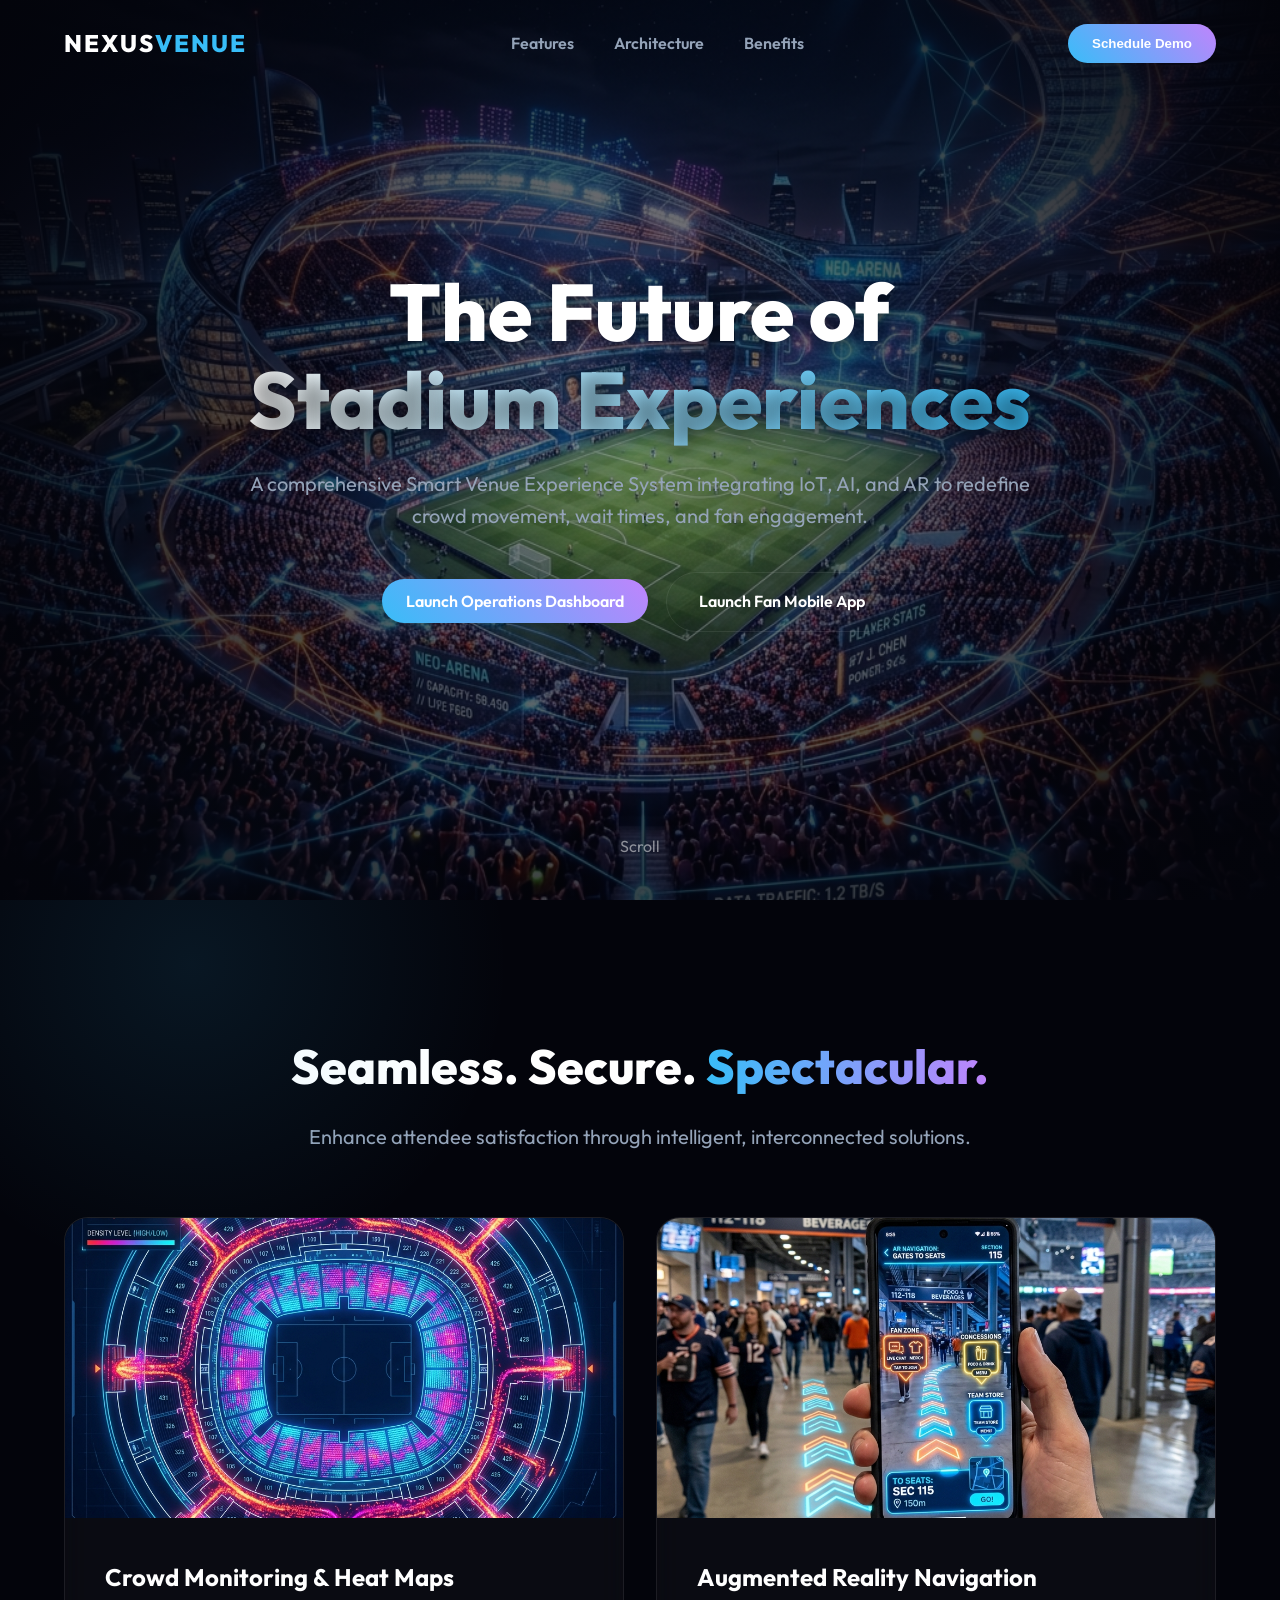
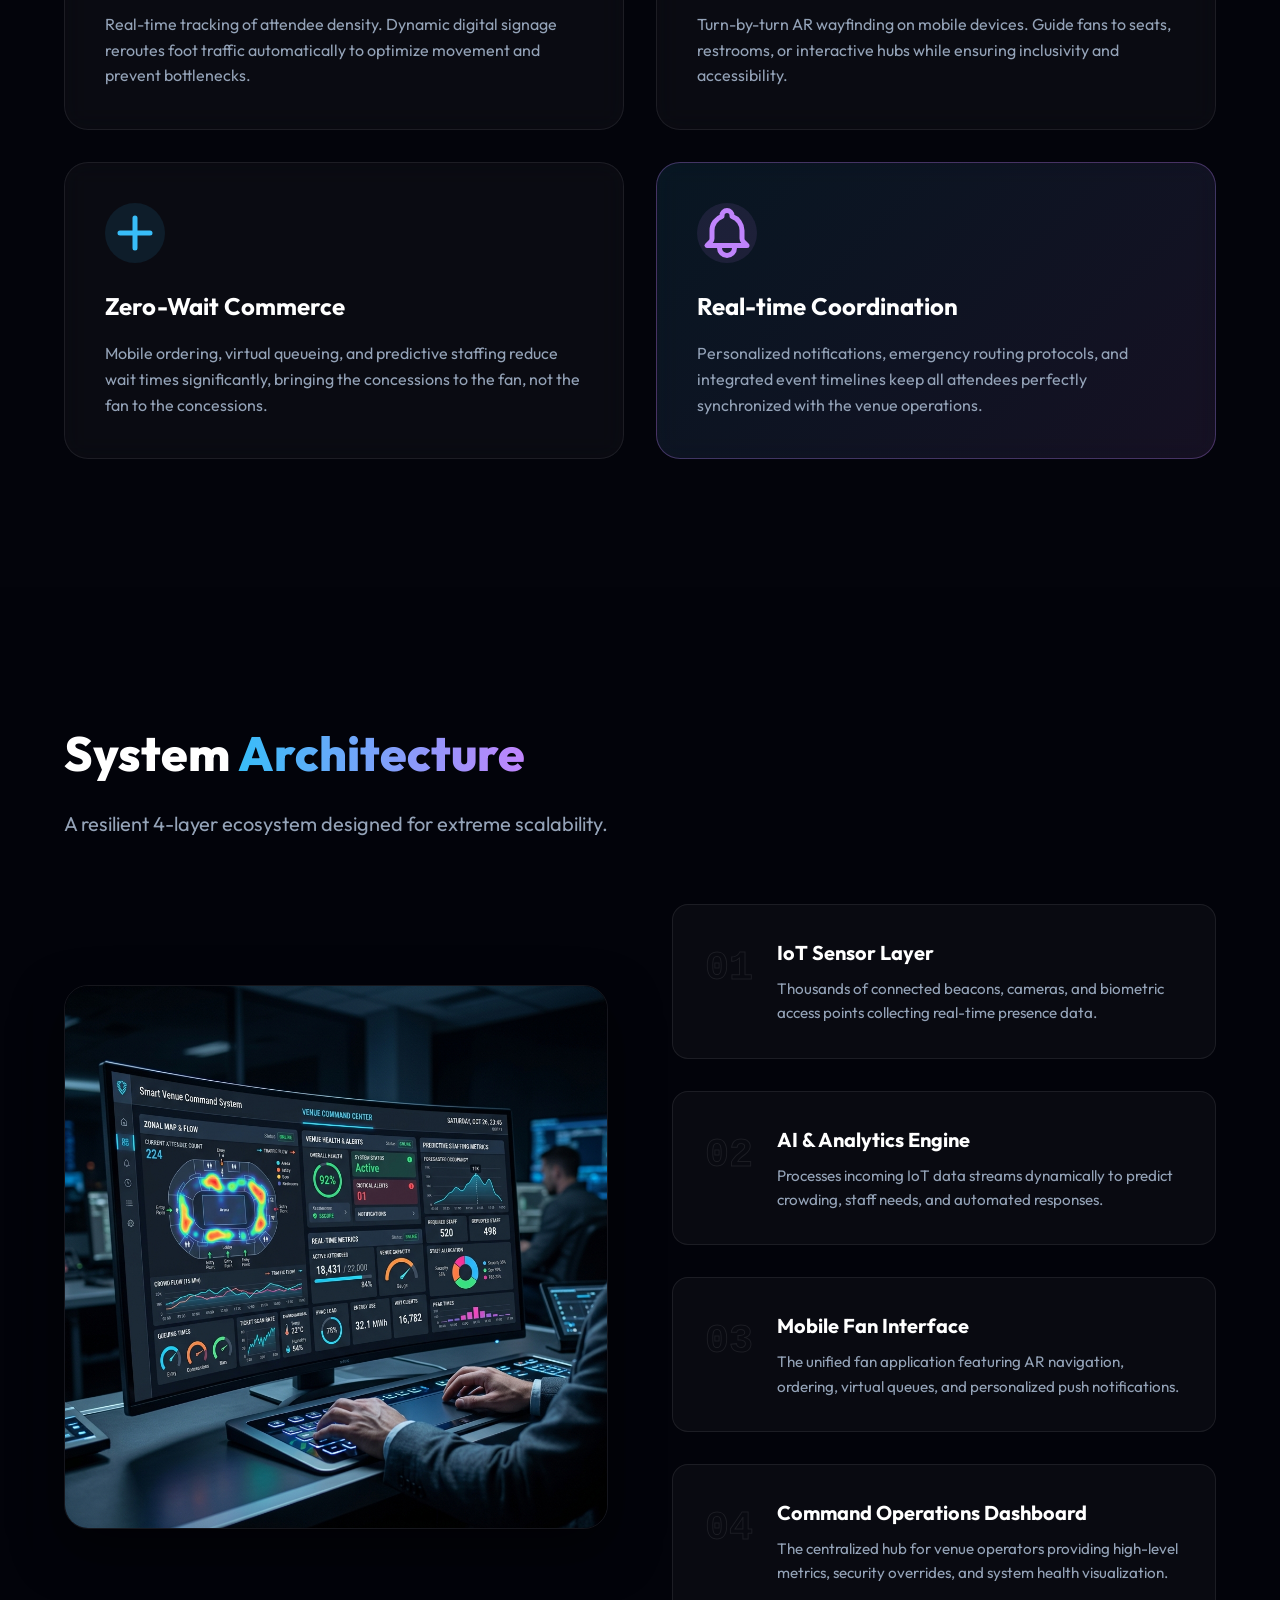
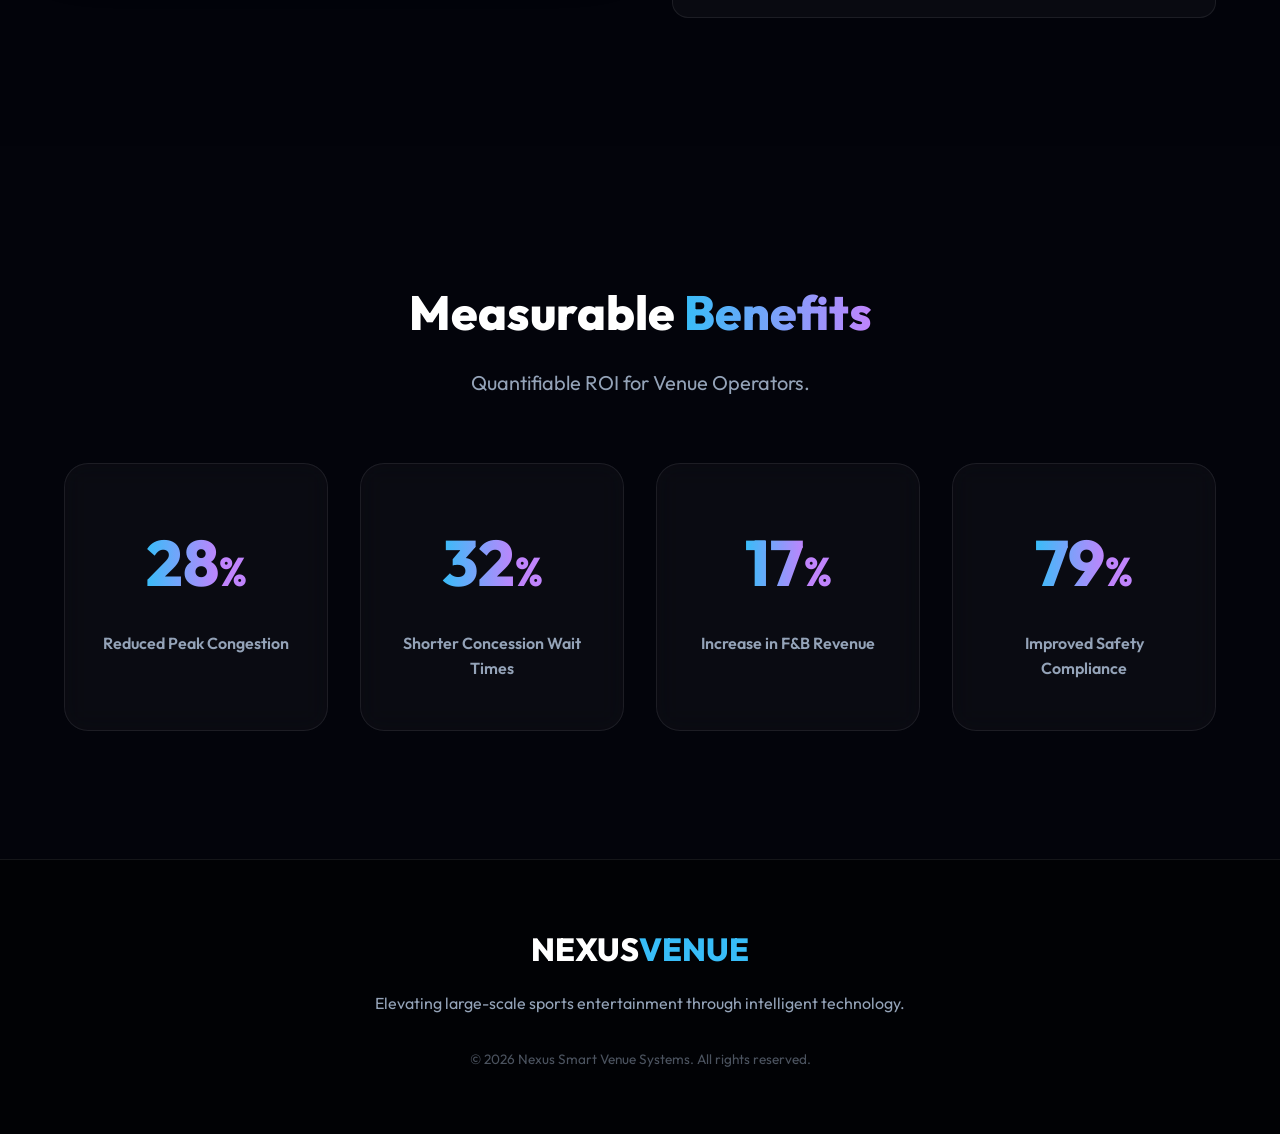
==== index.html @ 28d390a4 "Add files via upload" ====
<!DOCTYPE html>
<html lang="en">
<head>
    <meta charset="UTF-8">
    <meta name="viewport" content="width=device-width, initial-scale=1.0">
    <title>Nexus | Smart Venue Experience System</title>
    <link href="https://fonts.googleapis.com/css2?family=Outfit:wght@300;400;600;800&display=swap" rel="stylesheet">
    <link rel="stylesheet" href="style.css">
</head>
<body>
    <nav class="navbar">
        <div class="logo">NEXUS<span>VENUE</span></div>
        <ul class="nav-links">
            <li><a href="#features">Features</a></li>
            <li><a href="#architecture">Architecture</a></li>
            <li><a href="#benefits">Benefits</a></li>
        </ul>
        <button class="cta-btn main-cta">Schedule Demo</button>
    </nav>

    <header class="hero">
        <div class="hero-overlay"></div>
        <div class="hero-content">
            <h1 class="hero-title animate-title">The Future of <br><span>Stadium Experiences</span></h1>
            <p class="hero-subtitle animate-subtitle">A comprehensive Smart Venue Experience System integrating IoT, AI, and AR to redefine crowd movement, wait times, and fan engagement.</p>
            <div class="hero-buttons animate-buttons">
                <a href="dashboard.html" target="_blank" class="cta-btn main-cta" style="margin-right: 15px;">Launch Operations Dashboard</a>
                <a href="fan-app.html" target="_blank" class="cta-btn secondary">Launch Fan Mobile App</a>
            </div>
        </div>
        <div class="scroll-indicator">
            <span>Scroll</span>
            <div class="arrow"></div>
        </div>
    </header>

    <section id="features" class="features-section">
        <div class="container">
            <div class="section-header">
                <h2>Seamless. Secure. <span>Spectacular.</span></h2>
                <p>Enhance attendee satisfaction through intelligent, interconnected solutions.</p>
            </div>
            
            <div class="grid-features">
                <div class="feature-card glass">
                    <div class="feature-img-wrapper">
                        <img src="heat_map_1776008735870.png" alt="Dynamic Heat Map for Crowd Monitoring" loading="lazy">
                    </div>
                    <div class="feature-info">
                        <h3>Crowd Monitoring & Heat Maps</h3>
                        <p>Real-time tracking of attendee density. Dynamic digital signage reroutes foot traffic automatically to optimize movement and prevent bottlenecks.</p>
                    </div>
                </div>

                <div class="feature-card glass">
                    <div class="feature-img-wrapper">
                        <img src="ar_nav_1776008718925.png" alt="AR Navigation Interface on Smartphone" loading="lazy">
                    </div>
                    <div class="feature-info">
                        <h3>Augmented Reality Navigation</h3>
                        <p>Turn-by-turn AR wayfinding on mobile devices. Guide fans to seats, restrooms, or interactive hubs while ensuring inclusivity and accessibility.</p>
                    </div>
                </div>

                <div class="feature-card glass text-only">
                    <div class="feature-info">
                        <div class="icon-wrap">
                            <svg fill="none" stroke="currentColor" viewBox="0 0 24 24" xmlns="http://www.w3.org/2000/svg"><path stroke-linecap="round" stroke-linejoin="round" stroke-width="2" d="M12 6v6m0 0v6m0-6h6m-6 0H6"></path></svg>
                        </div>
                        <h3>Zero-Wait Commerce</h3>
                        <p>Mobile ordering, virtual queueing, and predictive staffing reduce wait times significantly, bringing the concessions to the fan, not the fan to the concessions.</p>
                    </div>
                </div>

                <div class="feature-card glass text-only highlight">
                    <div class="feature-info">
                        <div class="icon-wrap">
                            <svg fill="none" stroke="currentColor" viewBox="0 0 24 24" xmlns="http://www.w3.org/2000/svg"><path stroke-linecap="round" stroke-linejoin="round" stroke-width="2" d="M15 17h5l-1.405-1.405A2.032 2.032 0 0118 14.158V11a6.002 6.002 0 00-4-5.659V5a2 2 0 10-4 0v.341C7.67 6.165 6 8.388 6 11v3.159c0 .538-.214 1.055-.595 1.436L4 17h5m6 0v1a3 3 0 11-6 0v-1m6 0H9"></path></svg>
                        </div>
                        <h3>Real-time Coordination</h3>
                        <p>Personalized notifications, emergency routing protocols, and integrated event timelines keep all attendees perfectly synchronized with the venue operations.</p>
                    </div>
                </div>
            </div>
        </div>
    </section>

    <section id="architecture" class="architecture-section">
        <div class="container">
            <div class="section-header text-left">
                <h2>System <span>Architecture</span></h2>
                <p>A resilient 4-layer ecosystem designed for extreme scalability.</p>
            </div>
            
            <div class="arch-container">
                <div class="arch-image">
                    <img src="dashboard_1776008963312.png" alt="Operations Dashboard Interface" class="glass-img" loading="lazy">
                </div>
                <div class="arch-layers">
                    <div class="layer-item fade-in">
                        <span class="layer-num">01</span>
                        <div>
                            <h4>IoT Sensor Layer</h4>
                            <p>Thousands of connected beacons, cameras, and biometric access points collecting real-time presence data.</p>
                        </div>
                    </div>
                    <div class="layer-item fade-in delay-1">
                        <span class="layer-num">02</span>
                        <div>
                            <h4>AI & Analytics Engine</h4>
                            <p>Processes incoming IoT data streams dynamically to predict crowding, staff needs, and automated responses.</p>
                        </div>
                    </div>
                    <div class="layer-item fade-in delay-2">
                        <span class="layer-num">03</span>
                        <div>
                            <h4>Mobile Fan Interface</h4>
                            <p>The unified fan application featuring AR navigation, ordering, virtual queues, and personalized push notifications.</p>
                        </div>
                    </div>
                    <div class="layer-item fade-in delay-3">
                        <span class="layer-num">04</span>
                        <div>
                            <h4>Command Operations Dashboard</h4>
                            <p>The centralized hub for venue operators providing high-level metrics, security overrides, and system health visualization.</p>
                        </div>
                    </div>
                </div>
            </div>
        </div>
    </section>

    <section id="benefits" class="benefits-section">
        <div class="container">
            <div class="section-header">
                <h2>Measurable <span>Benefits</span></h2>
                <p>Quantifiable ROI for Venue Operators.</p>
            </div>
            <div class="stats-grid">
                <div class="stat-box glass">
                    <div class="stat-number" data-target="35">0</div><span>%</span>
                    <p>Reduced Peak Congestion</p>
                </div>
                <div class="stat-box glass">
                    <div class="stat-number" data-target="40">0</div><span>%</span>
                    <p>Shorter Concession Wait Times</p>
                </div>
                <div class="stat-box glass">
                    <div class="stat-number" data-target="22">0</div><span>%</span>
                    <p>Increase in F&B Revenue</p>
                </div>
                <div class="stat-box glass">
                    <div class="stat-number" data-target="99">0</div><span>%</span>
                    <p>Improved Safety Compliance</p>
                </div>
            </div>
        </div>
    </section>

    <footer>
        <div class="container footer-content">
            <div class="brand">NEXUS<span>VENUE</span></div>
            <p>Elevating large-scale sports entertainment through intelligent technology.</p>
            <p class="copyright">&copy; 2026 Nexus Smart Venue Systems. All rights reserved.</p>
        </div>
    </footer>

    <script src="script.js"></script>
</body>
</html>
---- style.css ----
:root {
    --bg-color: #03040b;
    --text-primary: #ffffff;
    --text-secondary: #94a3b8;
    --accent-glow: #38bdf8;
    --accent-glow-2: #c084fc;
    --glass-bg: rgba(255, 255, 255, 0.03);
    --glass-border: rgba(255, 255, 255, 0.08);
}

* {
    margin: 0;
    padding: 0;
    box-sizing: border-box;
}

body {
    font-family: 'Outfit', sans-serif;
    background-color: var(--bg-color);
    color: var(--text-primary);
    line-height: 1.6;
    overflow-x: hidden;
    scroll-behavior: smooth;
}

/* Utilities */
.container {
    max-width: 1280px;
    margin: 0 auto;
    padding: 0 5%;
}

.glass {
    background: var(--glass-bg);
    backdrop-filter: blur(12px);
    -webkit-backdrop-filter: blur(12px);
    border: 1px solid var(--glass-border);
    border-radius: 1.5rem;
    overflow: hidden;
}

.section-header {
    text-align: center;
    margin-bottom: 4rem;
}

.section-header.text-left {
    text-align: left;
}

.section-header h2 {
    font-size: 3rem;
    font-weight: 800;
    margin-bottom: 1rem;
}

.section-header h2 span {
    background: linear-gradient(to right, var(--accent-glow), var(--accent-glow-2));
    -webkit-background-clip: text;
    -webkit-text-fill-color: transparent;
}

.section-header p {
    color: var(--text-secondary);
    font-size: 1.25rem;
}

/* Navigation */
.navbar {
    position: fixed;
    top: 0;
    width: 100%;
    display: flex;
    justify-content: space-between;
    align-items: center;
    padding: 1.5rem 5%;
    z-index: 100;
    transition: all 0.3s ease;
}

.navbar.scrolled {
    background: rgba(3, 4, 11, 0.9);
    backdrop-filter: blur(10px);
    box-shadow: 0 4px 30px rgba(0,0,0,0.5);
    padding: 1rem 5%;
}

.logo {
    font-size: 1.5rem;
    font-weight: 800;
    letter-spacing: 2px;
}

.logo span {
    color: var(--accent-glow);
}

.nav-links {
    display: flex;
    list-style: none;
    gap: 2.5rem;
}

.nav-links a {
    color: var(--text-secondary);
    text-decoration: none;
    font-weight: 600;
    transition: color 0.3s ease;
}

.nav-links a:hover {
    color: var(--text-primary);
}

.cta-btn {
    padding: 0.75rem 1.5rem;
    border-radius: 2rem;
    font-weight: 600;
    cursor: pointer;
    text-decoration: none;
    transition: all 0.3s ease;
}

.main-cta {
    background: linear-gradient(45deg, var(--accent-glow), var(--accent-glow-2));
    border: none;
    color: #fff;
}

.main-cta:hover {
    box-shadow: 0 0 20px rgba(56, 189, 248, 0.5);
    transform: translateY(-2px);
}

.cta-btn.secondary {
    background:transparent;
    border: 1px solid var(--glass-border);
    color: #fff;
    backdrop-filter: blur(10px);
    padding: 1rem 2rem;
    display: inline-block;
}
.cta-btn.secondary:hover {
    background: rgba(255,255,255,0.05);
    transform: translateY(-2px);
}

/* Hero Section */
.hero {
    height: 100vh;
    display: flex;
    align-items: center;
    justify-content: center;
    position: relative;
    text-align: center;
    background: url('hero_bg_1776008481641.png') center/cover no-repeat;
    background-attachment: fixed;
}

.hero-overlay {
    position: absolute;
    inset: 0;
    background: radial-gradient(circle at center, rgba(3,4,11,0.4) 0%, rgba(3,4,11,1) 100%);
    z-index: 1;
}

.hero-content {
    position: relative;
    z-index: 2;
    max-width: 900px;
    padding: 0 2rem;
}

.hero-title {
    font-size: 5rem;
    font-weight: 800;
    line-height: 1.1;
    margin-bottom: 1.5rem;
    text-shadow: 0 4px 20px rgba(0,0,0,0.5);
    opacity: 0;
    transform: translateY(30px);
}

.hero-title span {
    background: linear-gradient(to right, #fff, var(--accent-glow));
    -webkit-background-clip: text;
    -webkit-text-fill-color: transparent;
}

.hero-subtitle {
    font-size: 1.25rem;
    color: var(--text-secondary);
    margin-bottom: 2.5rem;
    opacity: 0;
    transform: translateY(20px);
}

.hero-buttons {
    opacity: 0;
    transform: translateY(20px);
}

.scroll-indicator {
    position: absolute;
    bottom: 2rem;
    left: 50%;
    transform: translateX(-50%);
    z-index: 2;
    display: flex;
    flex-direction: column;
    align-items: center;
    gap: 0.5rem;
    opacity: 0.5;
    animation: bounce 2s infinite;
}

@keyframes bounce {
    0%, 20%, 50%, 80%, 100% {transform: translateY(0) translateX(-50%);}
    40% {transform: translateY(-10px) translateX(-50%);}
    60% {transform: translateY(-5px) translateX(-50%);}
}

.animate-title { animation: fadeUp 1s ease 0.2s forwards; }
.animate-subtitle { animation: fadeUp 1s ease 0.4s forwards; }
.animate-buttons { animation: fadeUp 1s ease 0.6s forwards; }

@keyframes fadeUp {
    to {
        opacity: 1;
        transform: translateY(0);
    }
}

/* Features */
.features-section {
    padding: 8rem 0;
    position: relative;
}

.features-section::before {
    content: '';
    position: absolute;
    top: -20%;
    left: -10%;
    width: 50%;
    height: 50%;
    background: radial-gradient(circle, rgba(56,189,248,0.1) 0%, transparent 70%);
    pointer-events: none;
}

.grid-features {
    display: grid;
    grid-template-columns: repeat(2, 1fr);
    gap: 2rem;
}

.feature-card {
    display: flex;
    flex-direction: column;
    transition: transform 0.4s cubic-bezier(0.175, 0.885, 0.32, 1.275), box-shadow 0.4s ease;
}

.feature-card:hover {
    transform: translateY(-10px);
    box-shadow: 0 10px 40px rgba(56, 189, 248, 0.15);
    border-color: rgba(56, 189, 248, 0.3);
}

.feature-img-wrapper {
    width: 100%;
    height: 300px;
    overflow: hidden;
}

.feature-img-wrapper img {
    width: 100%;
    height: 100%;
    object-fit: cover;
    transition: transform 0.5s;
}

.feature-card:hover .feature-img-wrapper img {
    transform: scale(1.05);
}

.feature-info {
    padding: 2.5rem;
}

.feature-info h3 {
    font-size: 1.5rem;
    margin-bottom: 1rem;
}

.feature-info p {
    color: var(--text-secondary);
}

.feature-card.text-only {
    justify-content: center;
}

.icon-wrap {
    width: 60px;
    height: 60px;
    border-radius: 50%;
    background: rgba(56, 189, 248, 0.1);
    display: flex;
    align-items: center;
    justify-content: center;
    margin-bottom: 1.5rem;
    color: var(--accent-glow);
}

.feature-card.highlight {
    background: linear-gradient(135deg, rgba(56,189,248,0.1), rgba(192,132,252,0.1));
    border: 1px solid rgba(192, 132, 252, 0.3);
}

.feature-card.highlight .icon-wrap {
    background: rgba(192, 132, 252, 0.1);
    color: var(--accent-glow-2);
}

/* Architecture */
.architecture-section {
    padding: 8rem 0;
    background: rgba(3, 4, 11, 0.8);
    backdrop-filter: blur(20px);
}

.arch-container {
    display: grid;
    grid-template-columns: 1fr 1fr;
    gap: 4rem;
    align-items: center;
}

.glass-img {
    width: 100%;
    border-radius: 1.5rem;
    border: 1px solid var(--glass-border);
    box-shadow: 0 20px 50px rgba(0,0,0,0.5);
}

.arch-layers {
    display: flex;
    flex-direction: column;
    gap: 2rem;
}

.layer-item {
    display: flex;
    gap: 1.5rem;
    padding: 2rem;
    background: var(--glass-bg);
    border: 1px solid var(--glass-border);
    border-radius: 1rem;
    transition: all 0.3s ease;
    opacity: 0;
    transform: translateX(30px);
}

.layer-item.visible {
    opacity: 1;
    transform: translateX(0);
}

.layer-num {
    font-size: 2.5rem;
    font-weight: 800;
    color: transparent;
    -webkit-text-stroke: 1px var(--glass-border);
    font-family: monospace;
}

.layer-item:hover {
    background: rgba(255,255,255,0.05);
    border-color: var(--accent-glow);
}

.layer-item:hover .layer-num {
    color: var(--accent-glow);
    -webkit-text-stroke: 0;
}

.layer-item h4 {
    font-size: 1.25rem;
    margin-bottom: 0.5rem;
}

.layer-item p {
    color: var(--text-secondary);
    font-size: 0.95rem;
}

/* Benefits */
.benefits-section {
    padding: 8rem 0;
}

.stats-grid {
    display: grid;
    grid-template-columns: repeat(4, 1fr);
    gap: 2rem;
}

.stat-box {
    padding: 3rem 2rem;
    text-align: center;
    transition: transform 0.3s;
}

.stat-box:hover {
    transform: translateY(-5px);
}

.stat-number {
    display: inline-block;
    font-size: 4rem;
    font-weight: 800;
    background: linear-gradient(to right, var(--accent-glow), var(--accent-glow-2));
    -webkit-background-clip: text;
    -webkit-text-fill-color: transparent;
}

.stat-box span {
    font-size: 2.5rem;
    font-weight: 800;
    color: var(--accent-glow-2);
}

.stat-box p {
    margin-top: 1rem;
    color: var(--text-secondary);
    font-weight: 600;
}

/* Footer */
footer {
    padding: 4rem 0 2rem;
    border-top: 1px solid var(--glass-border);
    background: #010205;
}

.footer-content {
    text-align: center;
}

.footer-content .brand {
    font-size: 2rem;
    font-weight: 800;
    margin-bottom: 1rem;
}

.footer-content .brand span {
    color: var(--accent-glow);
}

.footer-content p {
    color: var(--text-secondary);
    margin-bottom: 2rem;
}

.copyright {
    font-size: 0.85rem;
    opacity: 0.5;
}

/* Responsive */
@media (max-width: 992px) {
    .grid-features {
        grid-template-columns: 1fr;
    }
    .arch-container {
        grid-template-columns: 1fr;
    }
    .stats-grid {
        grid-template-columns: repeat(2, 1fr);
    }
    .hero-title {
        font-size: 3.5rem;
    }
}

@media (max-width: 768px) {
    .nav-links {
        display: none;
    }
    .hero-title {
        font-size: 2.5rem;
    }
    .stats-grid {
        grid-template-columns: 1fr;
    }
}
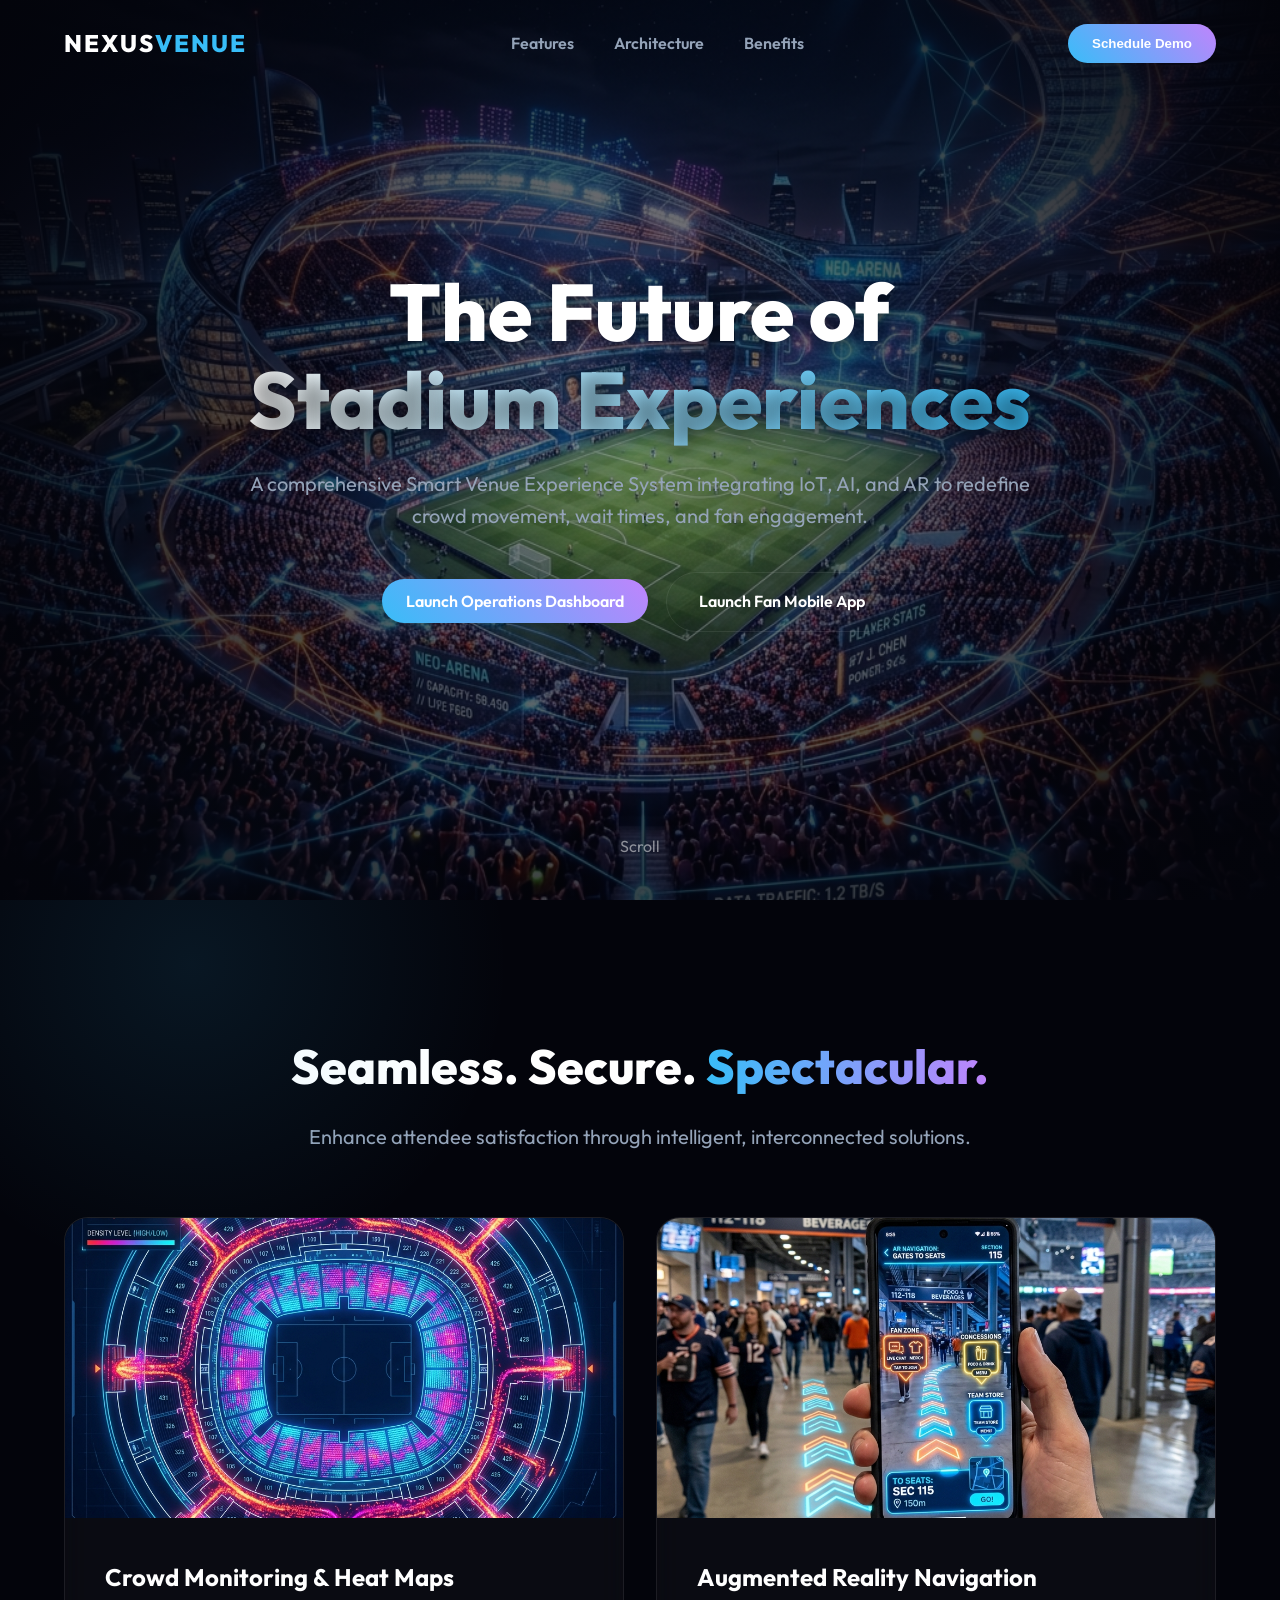
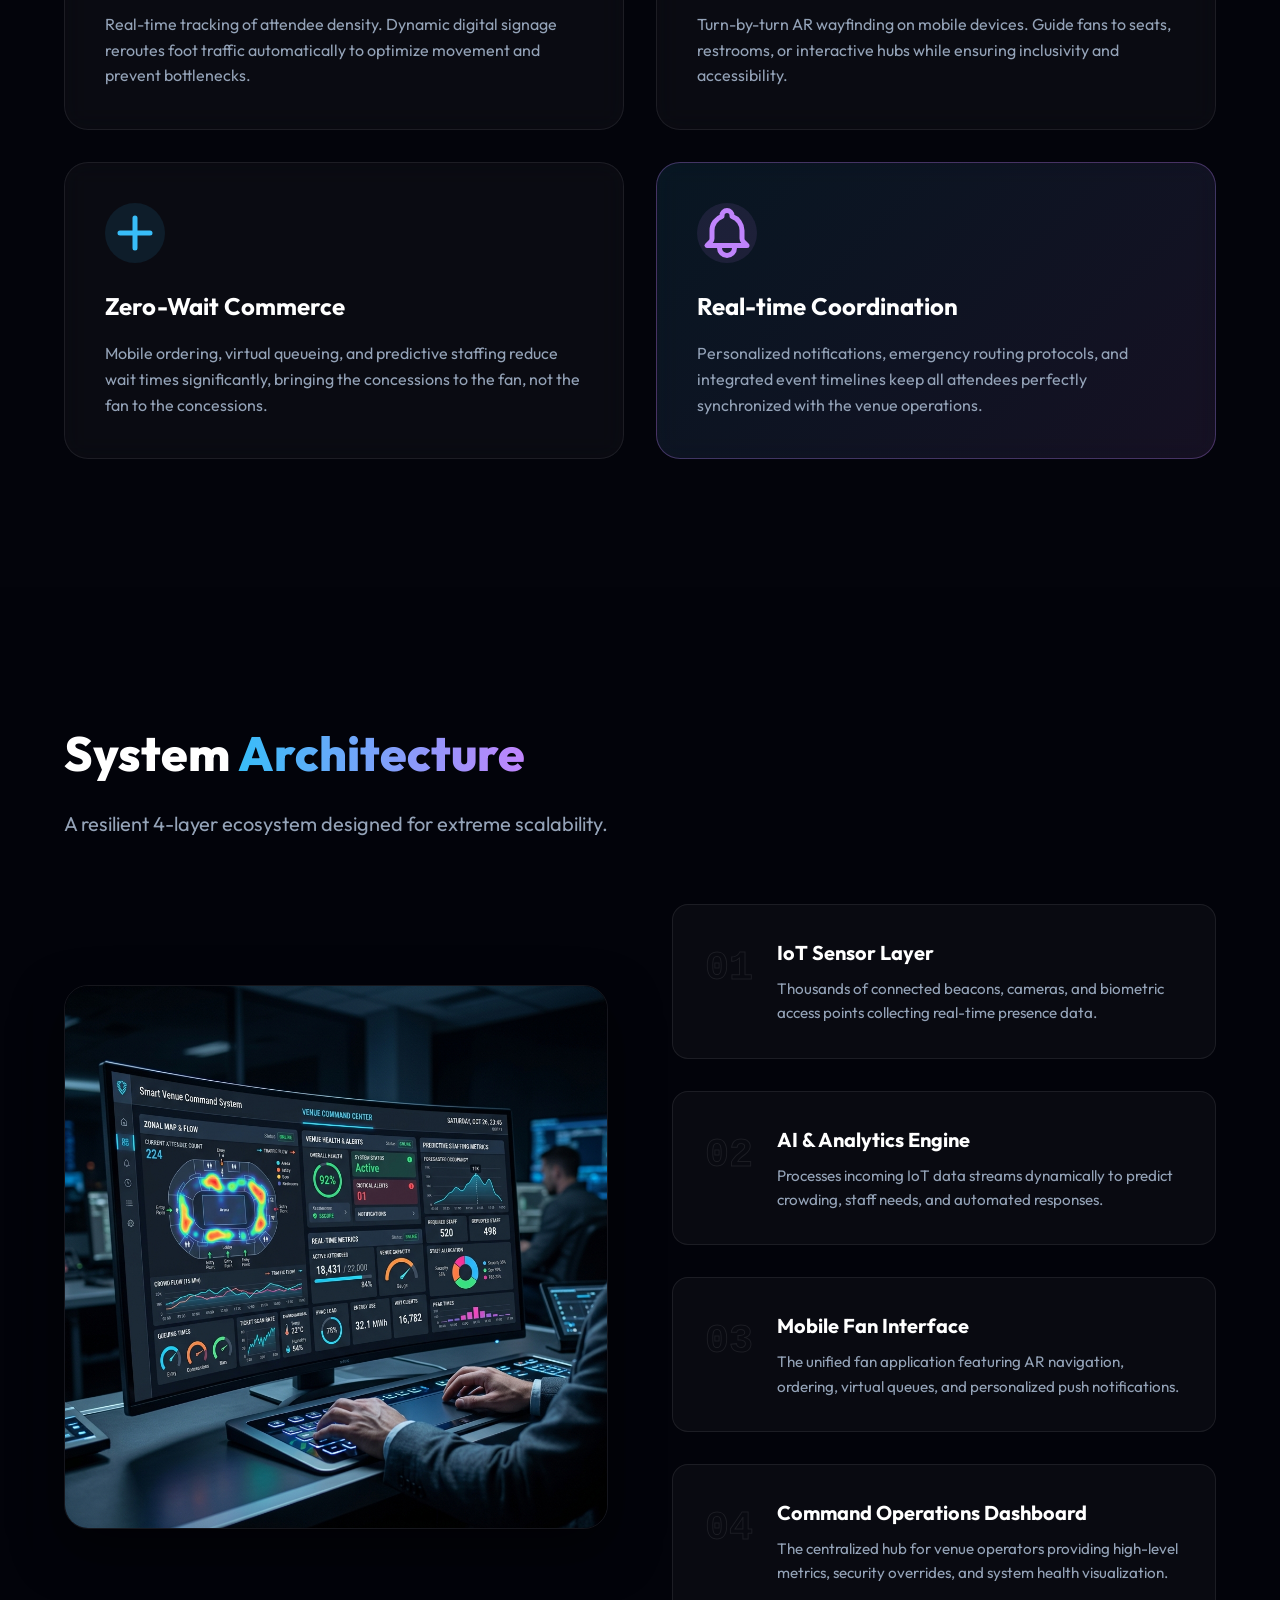
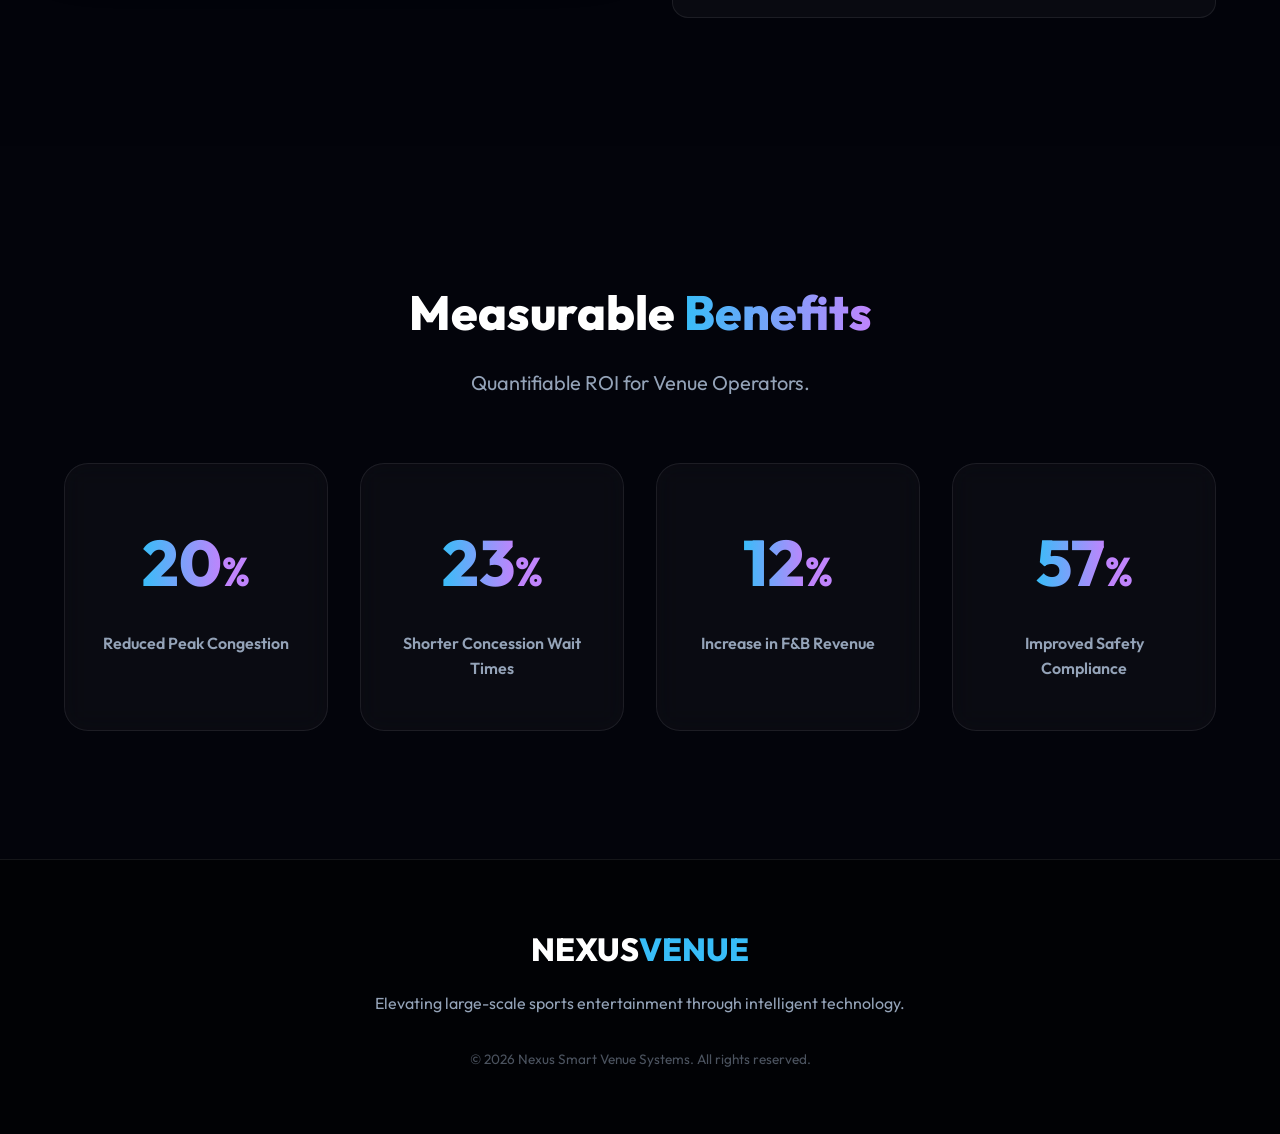
==== commit 58aad799: "Add files via upload" ====
--- a/index.html
+++ b/index.html
@@ -15,7 +15,7 @@
             <li><a href="#architecture">Architecture</a></li>
             <li><a href="#benefits">Benefits</a></li>
         </ul>
-        <button class="cta-btn main-cta">Schedule Demo</button>
+        <button class="cta-btn main-cta" onclick="window.open('demo-event-simulator.html', '_blank')">Schedule Demo</button>
     </nav>
 
     <header class="hero">
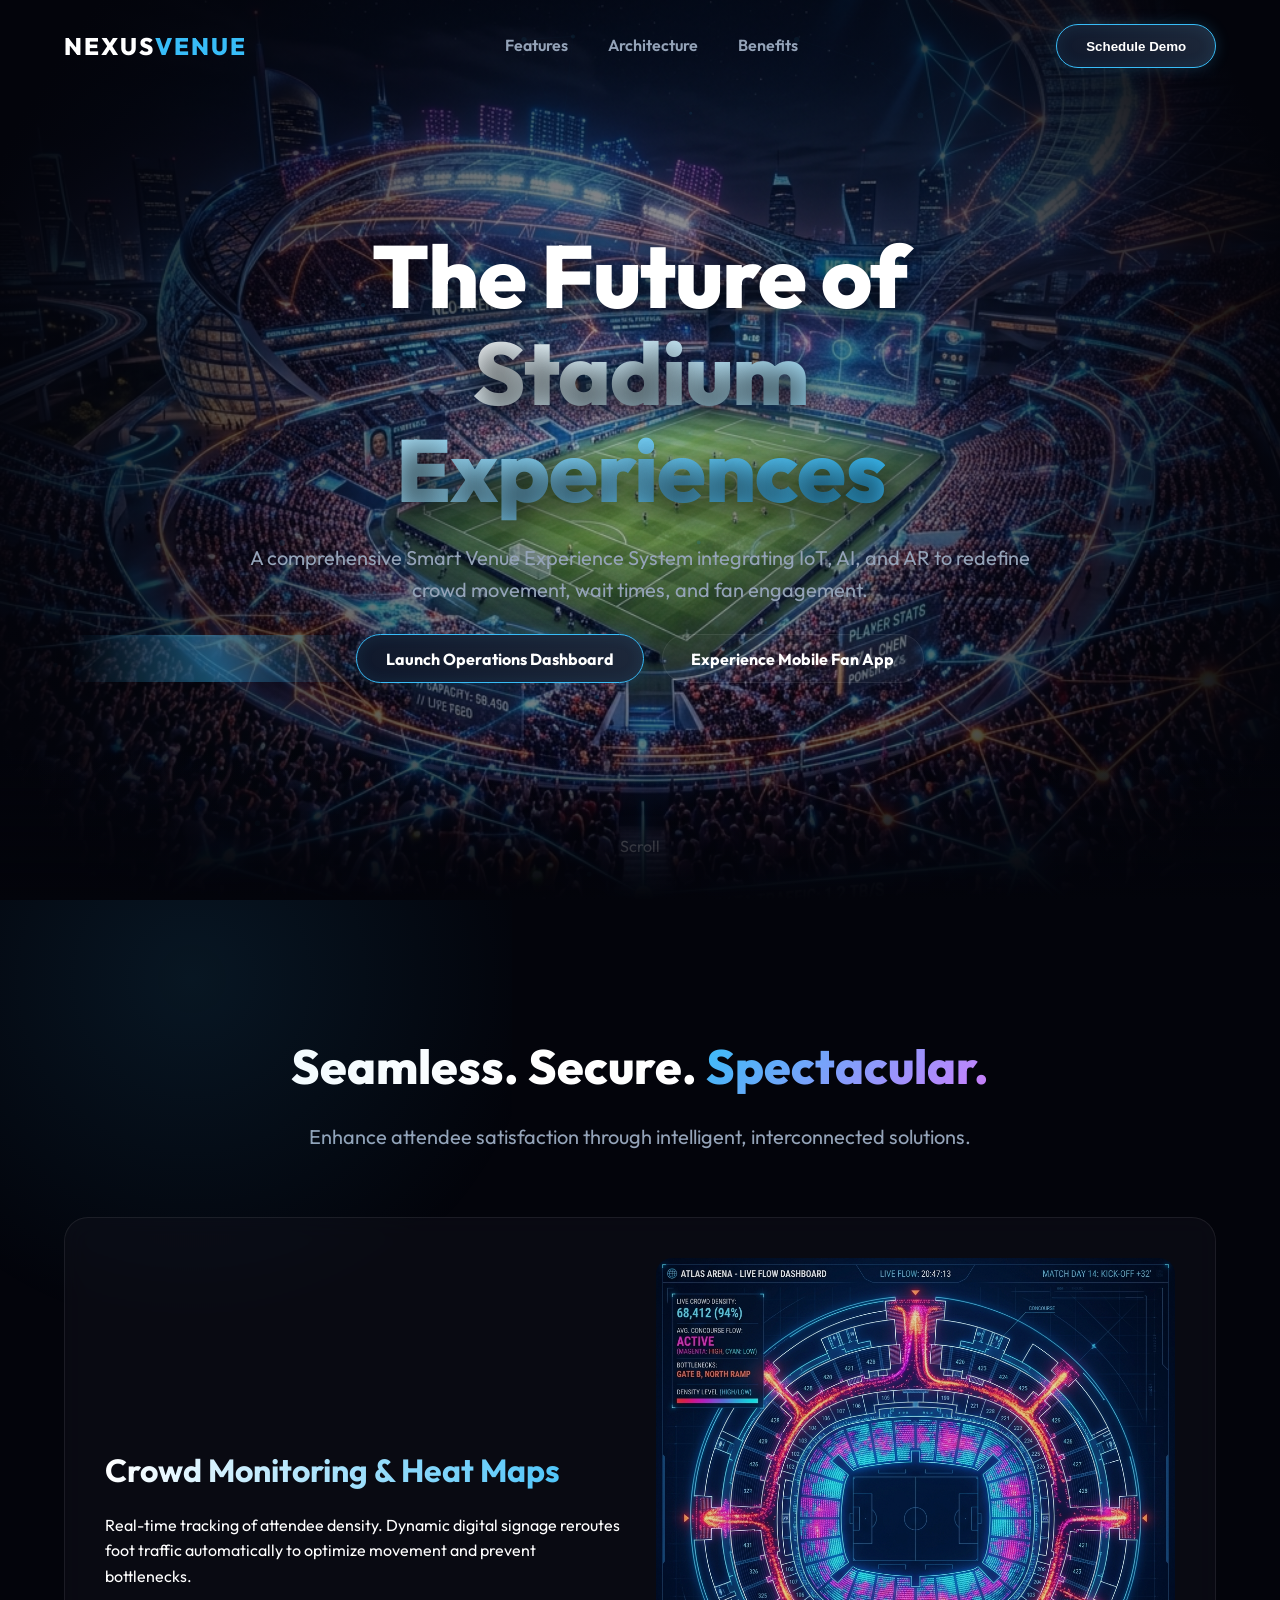
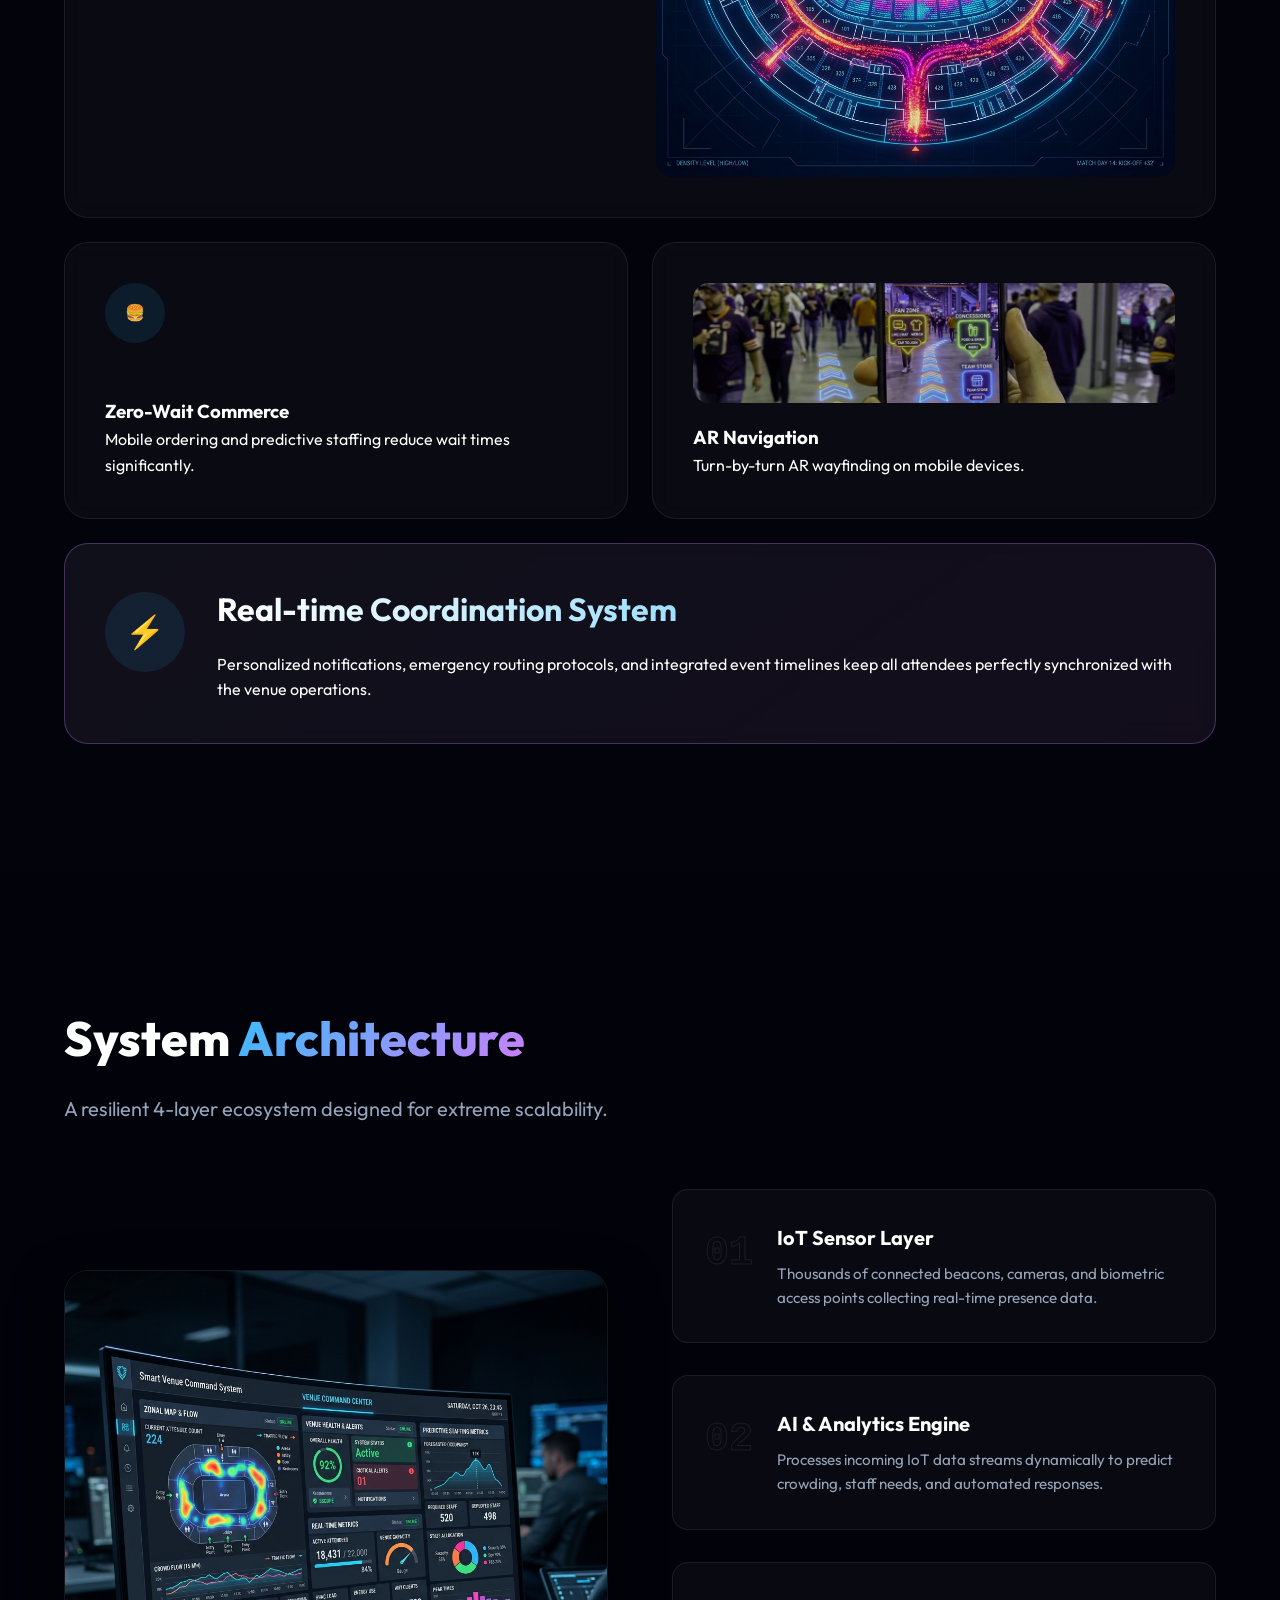
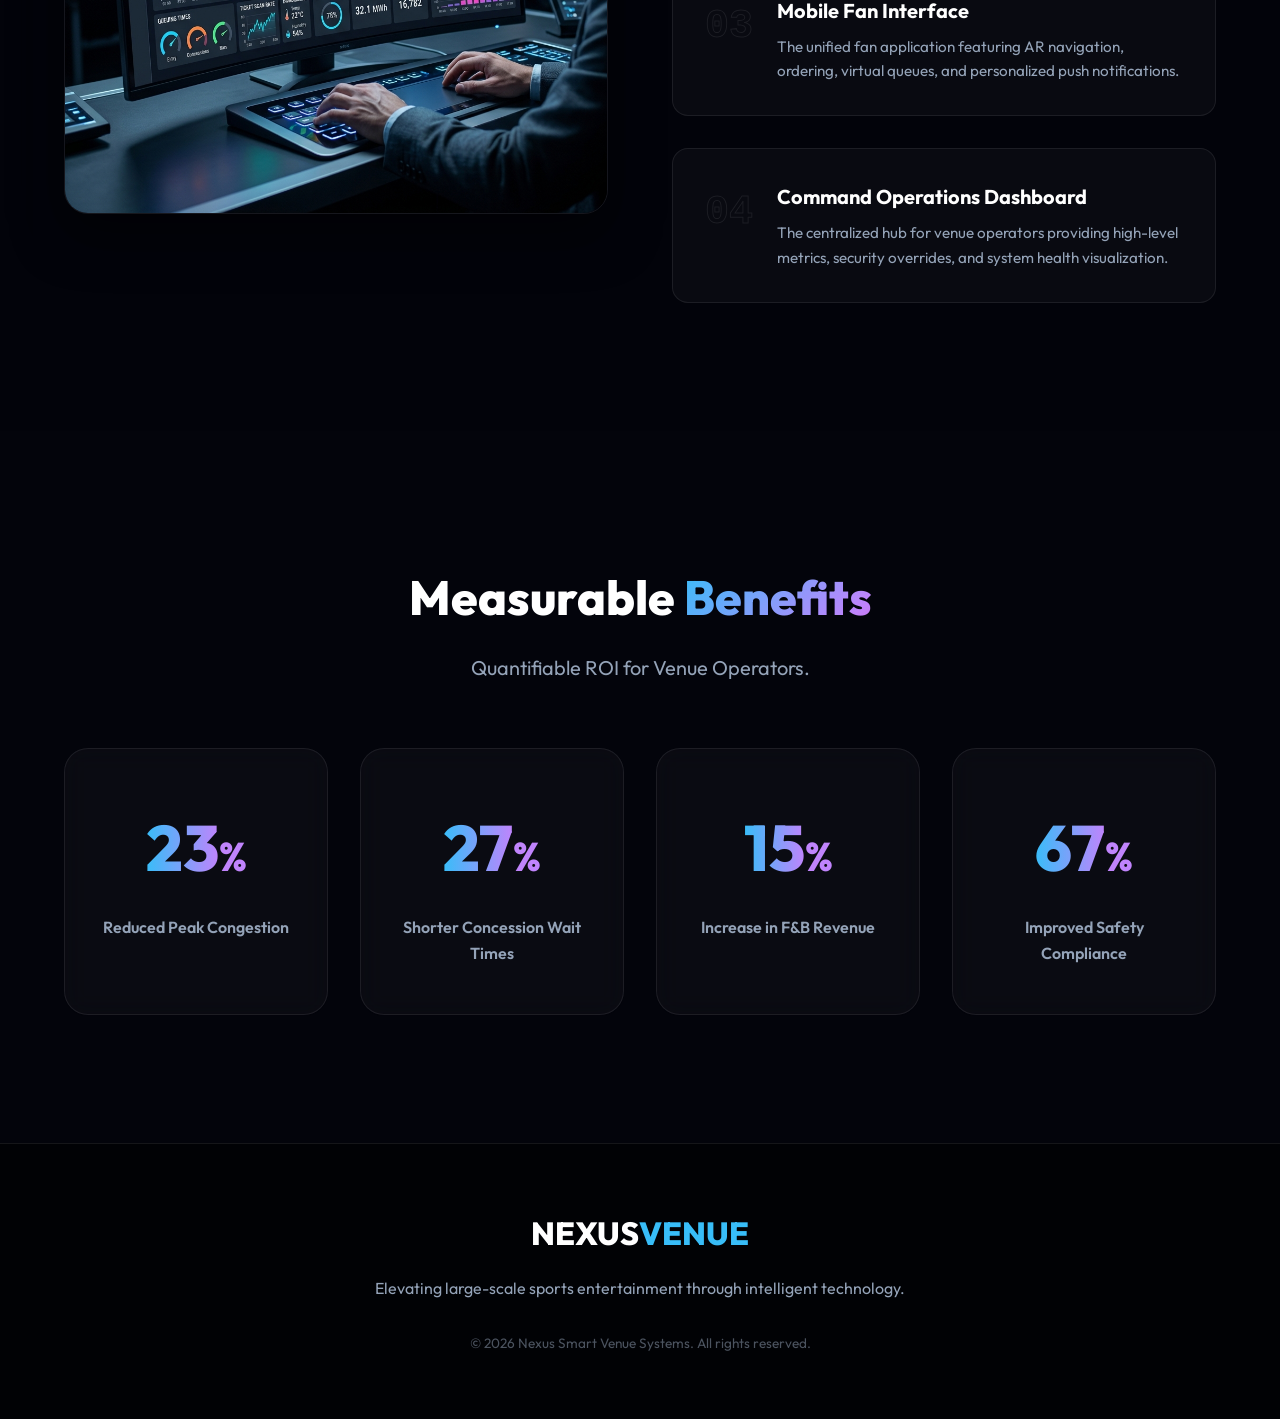
==== commit 63c8d85b: "Add files via upload" ====
--- a/index.html
+++ b/index.html
@@ -8,6 +8,12 @@
     <link rel="stylesheet" href="style.css">
 </head>
 <body>
+    <!-- Aurora Mesh Background -->
+    <div class="aurora-container">
+        <div class="aurora-blob aurora-1"></div>
+        <div class="aurora-blob aurora-2"></div>
+        <div class="aurora-blob aurora-3"></div>
+    </div>
     <nav class="navbar">
         <div class="logo">NEXUS<span>VENUE</span></div>
         <ul class="nav-links">
@@ -19,13 +25,14 @@
     </nav>
 
     <header class="hero">
+        <canvas id="heroCanvas"></canvas>
         <div class="hero-overlay"></div>
         <div class="hero-content">
             <h1 class="hero-title animate-title">The Future of <br><span>Stadium Experiences</span></h1>
             <p class="hero-subtitle animate-subtitle">A comprehensive Smart Venue Experience System integrating IoT, AI, and AR to redefine crowd movement, wait times, and fan engagement.</p>
             <div class="hero-buttons animate-buttons">
-                <a href="dashboard.html" target="_blank" class="cta-btn main-cta" style="margin-right: 15px;">Launch Operations Dashboard</a>
-                <a href="fan-app.html" target="_blank" class="cta-btn secondary">Launch Fan Mobile App</a>
+                <a href="dashboard.html" class="cta-btn main-cta" style="margin-right: 15px;">Launch Operations Dashboard</a>
+                <a href="fan-app.html" class="cta-btn secondary">Experience Mobile Fan App</a>
             </div>
         </div>
         <div class="scroll-indicator">
@@ -41,44 +48,55 @@
                 <p>Enhance attendee satisfaction through intelligent, interconnected solutions.</p>
             </div>
             
-            <div class="grid-features">
-                <div class="feature-card glass">
-                    <div class="feature-img-wrapper">
-                        <img src="heat_map_1776008735870.png" alt="Dynamic Heat Map for Crowd Monitoring" loading="lazy">
-                    </div>
-                    <div class="feature-info">
-                        <h3>Crowd Monitoring & Heat Maps</h3>
-                        <p>Real-time tracking of attendee density. Dynamic digital signage reroutes foot traffic automatically to optimize movement and prevent bottlenecks.</p>
+            <div class="bento-grid" id="bentoGrid">
+                <!-- Large Top Span -->
+                <div class="bento-card span-2 glass">
+                    <div class="bento-glow"></div>
+                    <div class="bento-content row-layout">
+                        <div class="bento-info">
+                            <h3 class="gradient-text">Crowd Monitoring & Heat Maps</h3>
+                            <p>Real-time tracking of attendee density. Dynamic digital signage reroutes foot traffic automatically to optimize movement and prevent bottlenecks.</p>
+                        </div>
+                        <div class="bento-media">
+                            <img src="heat_map_1776008735870.png" alt="Dynamic Heat Map for Crowd Monitoring" loading="lazy">
+                        </div>
                     </div>
                 </div>
 
-                <div class="feature-card glass">
-                    <div class="feature-img-wrapper">
-                        <img src="ar_nav_1776008718925.png" alt="AR Navigation Interface on Smartphone" loading="lazy">
-                    </div>
-                    <div class="feature-info">
-                        <h3>Augmented Reality Navigation</h3>
-                        <p>Turn-by-turn AR wayfinding on mobile devices. Guide fans to seats, restrooms, or interactive hubs while ensuring inclusivity and accessibility.</p>
+                <!-- Two smaller squares -->
+                <div class="bento-card glass">
+                    <div class="bento-glow"></div>
+                    <div class="bento-content" style="display: flex; flex-direction: column; justify-content: space-between; height: 100%;">
+                        <div class="icon-wrap">🍔</div>
+                        <div>
+                            <h3>Zero-Wait Commerce</h3>
+                            <p>Mobile ordering and predictive staffing reduce wait times significantly.</p>
+                        </div>
                     </div>
                 </div>
 
-                <div class="feature-card glass text-only">
-                    <div class="feature-info">
-                        <div class="icon-wrap">
-                            <svg fill="none" stroke="currentColor" viewBox="0 0 24 24" xmlns="http://www.w3.org/2000/svg"><path stroke-linecap="round" stroke-linejoin="round" stroke-width="2" d="M12 6v6m0 0v6m0-6h6m-6 0H6"></path></svg>
+                <div class="bento-card glass">
+                    <div class="bento-glow"></div>
+                    <div class="bento-content" style="display: flex; flex-direction: column; justify-content: space-between; height: 100%;">
+                        <div class="bento-media-sm" style="height: 120px; overflow: hidden; border-radius: 1rem; margin-bottom: 20px;">
+                            <img src="ar_nav_1776008718925.png" alt="AR Navigation Interface on Smartphone" loading="lazy" style="width: 100%; height: 100%; object-fit: cover; opacity: 0.8; filter: hue-rotate(40deg);">
                         </div>
-                        <h3>Zero-Wait Commerce</h3>
-                        <p>Mobile ordering, virtual queueing, and predictive staffing reduce wait times significantly, bringing the concessions to the fan, not the fan to the concessions.</p>
+                        <div>
+                            <h3>AR Navigation</h3>
+                            <p>Turn-by-turn AR wayfinding on mobile devices.</p>
+                        </div>
                     </div>
                 </div>
 
-                <div class="feature-card glass text-only highlight">
-                    <div class="feature-info">
-                        <div class="icon-wrap">
-                            <svg fill="none" stroke="currentColor" viewBox="0 0 24 24" xmlns="http://www.w3.org/2000/svg"><path stroke-linecap="round" stroke-linejoin="round" stroke-width="2" d="M15 17h5l-1.405-1.405A2.032 2.032 0 0118 14.158V11a6.002 6.002 0 00-4-5.659V5a2 2 0 10-4 0v.341C7.67 6.165 6 8.388 6 11v3.159c0 .538-.214 1.055-.595 1.436L4 17h5m6 0v1a3 3 0 11-6 0v-1m6 0H9"></path></svg>
+                <!-- Long horizontal bottom -->
+                <div class="bento-card span-2 glass highlight-bento">
+                    <div class="bento-glow"></div>
+                    <div class="bento-content" style="display: flex; align-items: center; gap: 2rem;">
+                        <div class="icon-wrap lg" style="width: 80px; height: 80px; font-size: 2rem; flex-shrink: 0;">⚡</div>
+                        <div>
+                            <h3 class="gradient-text">Real-time Coordination System</h3>
+                            <p>Personalized notifications, emergency routing protocols, and integrated event timelines keep all attendees perfectly synchronized with the venue operations.</p>
                         </div>
-                        <h3>Real-time Coordination</h3>
-                        <p>Personalized notifications, emergency routing protocols, and integrated event timelines keep all attendees perfectly synchronized with the venue operations.</p>
                     </div>
                 </div>
             </div>
--- a/style.css
+++ b/style.css
@@ -55,9 +55,17 @@
 }
 
 .section-header h2 span {
-    background: linear-gradient(to right, var(--accent-glow), var(--accent-glow-2));
+    background: linear-gradient(135deg, var(--accent-glow), var(--accent-glow-2), #ff007a);
+    background-size: 200% auto;
     -webkit-background-clip: text;
     -webkit-text-fill-color: transparent;
+    animation: gradientFlow 3s ease infinite;
+}
+
+@keyframes gradientFlow {
+    0% { background-position: 0% 50%; }
+    50% { background-position: 100% 50%; }
+    100% { background-position: 0% 50%; }
 }
 
 .section-header p {
@@ -109,40 +117,62 @@
 }
 
 .nav-links a:hover {
-    color: var(--text-primary);
+    color: var(--accent-glow);
+    text-shadow: 0 0 10px rgba(56, 189, 248, 0.5);
 }
 
 .cta-btn {
-    padding: 0.75rem 1.5rem;
+    padding: 0.85rem 1.8rem;
     border-radius: 2rem;
-    font-weight: 600;
+    font-weight: 700;
     cursor: pointer;
     text-decoration: none;
-    transition: all 0.3s ease;
+    transition: all 0.4s cubic-bezier(0.175, 0.885, 0.32, 1.275);
+    position: relative;
+    overflow: hidden;
+    z-index: 9999;
+    pointer-events: auto;
 }
 
 .main-cta {
-    background: linear-gradient(45deg, var(--accent-glow), var(--accent-glow-2));
-    border: none;
+    background: linear-gradient(45deg, #0f172a, #1e293b);
+    border: 1px solid var(--accent-glow);
     color: #fff;
+    box-shadow: 0 0 15px rgba(56, 189, 248, 0.2), inset 0 0 15px rgba(56, 189, 248, 0.1);
+}
+
+.main-cta::before {
+    content: '';
+    position: absolute;
+    top: 0; left: -100%; width: 100%; height: 100%;
+    background: linear-gradient(90deg, transparent, rgba(56, 189, 248, 0.4), transparent);
+    transition: left 0.5s;
+    z-index: -1;
 }
 
 .main-cta:hover {
-    box-shadow: 0 0 20px rgba(56, 189, 248, 0.5);
-    transform: translateY(-2px);
+    transform: translateY(-3px) scale(1.05);
+    box-shadow: 0 10px 25px rgba(56, 189, 248, 0.5), inset 0 0 20px rgba(56, 189, 248, 0.3);
+    border-color: #fff;
+    color: #fff;
+}
+
+.main-cta:hover::before {
+    left: 100%;
 }
 
 .cta-btn.secondary {
-    background:transparent;
+    background: rgba(255, 255, 255, 0.03);
     border: 1px solid var(--glass-border);
-    color: #fff;
+    color: var(--text-primary);
     backdrop-filter: blur(10px);
-    padding: 1rem 2rem;
-    display: inline-block;
-}
+}
+
 .cta-btn.secondary:hover {
-    background: rgba(255,255,255,0.05);
-    transform: translateY(-2px);
+    background: rgba(255,255,255,0.1);
+    transform: translateY(-3px);
+    border-color: rgba(255,255,255,0.3);
+    box-shadow: 0 10px 25px rgba(0,0,0,0.3);
 }
 
 /* Hero Section */
@@ -160,8 +190,28 @@
 .hero-overlay {
     position: absolute;
     inset: 0;
-    background: radial-gradient(circle at center, rgba(3,4,11,0.4) 0%, rgba(3,4,11,1) 100%);
+    background: radial-gradient(circle at center, rgba(3,4,11,0.2) 0%, rgba(3,4,11,1) 90%);
     z-index: 1;
+}
+
+.hero::after {
+    content: '';
+    position: absolute;
+    bottom: 0;
+    left: 0;
+    width: 100%;
+    height: 150px;
+    background: linear-gradient(to top, var(--bg-color), transparent);
+    z-index: 2;
+    pointer-events: none;
+}
+
+#heroCanvas {
+    position: absolute;
+    inset: 0;
+    z-index: 1;
+    opacity: 0.6;
+    pointer-events: none;
 }
 
 .hero-content {
@@ -172,19 +222,22 @@
 }
 
 .hero-title {
-    font-size: 5rem;
+    font-size: 5.5rem;
     font-weight: 800;
     line-height: 1.1;
     margin-bottom: 1.5rem;
-    text-shadow: 0 4px 20px rgba(0,0,0,0.5);
+    text-shadow: 0 10px 30px rgba(0,0,0,0.8);
     opacity: 0;
     transform: translateY(30px);
+    letter-spacing: -1px;
 }
 
 .hero-title span {
-    background: linear-gradient(to right, #fff, var(--accent-glow));
+    background: linear-gradient(135deg, #fff 0%, var(--accent-glow) 50%, var(--accent-glow-2) 100%);
+    background-size: 200% auto;
     -webkit-background-clip: text;
     -webkit-text-fill-color: transparent;
+    animation: gradientFlow 4s ease infinite;
 }
 
 .hero-subtitle {
@@ -257,13 +310,145 @@
 .feature-card {
     display: flex;
     flex-direction: column;
-    transition: transform 0.4s cubic-bezier(0.175, 0.885, 0.32, 1.275), box-shadow 0.4s ease;
+    background: rgba(10, 14, 30, 0.4);
+    border: 1px solid rgba(255, 255, 255, 0.05);
+    transform: perspective(1000px) rotateX(0) rotateY(0);
+    transition: transform 0.5s cubic-bezier(0.175, 0.885, 0.32, 1.275), box-shadow 0.5s ease, border-color 0.5s ease;
+    border-radius: 2rem;
 }
 
 .feature-card:hover {
-    transform: translateY(-10px);
-    box-shadow: 0 10px 40px rgba(56, 189, 248, 0.15);
-    border-color: rgba(56, 189, 248, 0.3);
+    transform: perspective(1000px) translateY(-15px) rotateX(2deg) rotateY(-2deg);
+    box-shadow: -15px 25px 50px rgba(0, 0, 0, 0.5), inset 0 0 0 1px rgba(56, 189, 248, 0.3);
+    border-color: var(--accent-glow);
+    background: rgba(10, 14, 30, 0.6);
+}
+
+/* ============= AURORA MESH ============= */
+.aurora-container {
+    position: fixed;
+    top: 0; left: 0; width: 100vw; height: 100vh;
+    z-index: -1;
+    overflow: hidden;
+    background: #000; /* Pitch black */
+    pointer-events: none;
+}
+
+.aurora-blob {
+    position: absolute;
+    filter: blur(80px);
+    opacity: 0.5;
+    animation: floatBlob 20s infinite ease-in-out alternate;
+}
+
+.aurora-1 {
+    width: 600px; height: 600px;
+    background: rgba(56, 189, 248, 0.3); /* Cyan */
+    top: -100px; left: -100px;
+}
+
+.aurora-2 {
+    width: 500px; height: 500px;
+    background: rgba(192, 132, 252, 0.3); /* Purple */
+    bottom: -100px; right: 10%;
+    animation-delay: -5s;
+}
+
+.aurora-3 {
+    width: 400px; height: 400px;
+    background: rgba(255, 0, 122, 0.2); /* Magenta */
+    top: 40%; left: 30%;
+    animation-delay: -10s;
+}
+
+@keyframes floatBlob {
+    0% { transform: translate(0, 0) scale(1); }
+    33% { transform: translate(100px, 50px) scale(1.1); }
+    66% { transform: translate(-50px, 100px) scale(0.9); }
+    100% { transform: translate(0, 0) scale(1); }
+}
+
+/* ============= BENTO BOX GRID ============= */
+.bento-grid {
+    display: grid;
+    grid-template-columns: repeat(2, 1fr);
+    gap: 1.5rem;
+    position: relative;
+    z-index: 10;
+}
+
+.bento-card {
+    position: relative;
+    background: rgba(20, 20, 30, 0.4);
+    border: 1px solid rgba(255, 255, 255, 0.08);
+    border-radius: 1.5rem;
+    overflow: hidden;
+    display: flex;
+    flex-direction: column;
+    transition: transform 0.4s ease, border-color 0.4s ease, box-shadow 0.4s ease;
+}
+
+.bento-card.span-2 {
+    grid-column: span 2;
+}
+
+.bento-card:hover {
+    transform: translateY(-5px);
+    border-color: rgba(56, 189, 248, 0.5);
+    box-shadow: 0 20px 40px rgba(0, 0, 0, 0.6), 0 0 20px rgba(56, 189, 248, 0.1);
+}
+
+.bento-content {
+    padding: 2.5rem;
+    z-index: 2;
+    position: relative;
+}
+
+.bento-content.row-layout {
+    display: flex;
+    gap: 2rem;
+    align-items: center;
+}
+
+.bento-info { flex: 1; }
+.bento-media { flex: 1; border-radius: 1rem; overflow: hidden; }
+.bento-media img { width: 100%; height: auto; display: block; filter: brightness(0.9); transition: 0.5s; }
+.bento-card:hover .bento-media img { transform: scale(1.05); filter: brightness(1); }
+
+h3.gradient-text {
+    background: linear-gradient(90deg, #fff, var(--accent-glow));
+    -webkit-background-clip: text;
+    -webkit-text-fill-color: transparent;
+    font-size: 2rem;
+    margin-bottom: 1rem;
+}
+
+/* SPOTLIGHT HOVER EFFECT */
+.bento-glow {
+    position: absolute;
+    top: 0; left: 0; right: 0; bottom: 0;
+    pointer-events: none;
+    z-index: 1;
+    background: radial-gradient(
+        600px circle at var(--mouse-x, 0) var(--mouse-y, 0),
+        rgba(255, 255, 255, 0.08),
+        transparent 40%
+    );
+    opacity: 0;
+    transition: opacity 0.3s ease;
+}
+
+.bento-card:hover .bento-glow {  opacity: 1; }
+
+.highlight-bento {
+    background: linear-gradient(145deg, rgba(20,20,30,0.8), rgba(30,20,40,0.6));
+    border-color: rgba(192, 132, 252, 0.3);
+}
+
+@media (max-width: 900px) {
+    .bento-grid { grid-template-columns: 1fr; }
+    .bento-card.span-2 { grid-column: span 1; }
+    .bento-content.row-layout { flex-direction: column; }
 }
 
 .feature-img-wrapper {
@@ -313,13 +498,37 @@
 }
 
 .feature-card.highlight {
-    background: linear-gradient(135deg, rgba(56,189,248,0.1), rgba(192,132,252,0.1));
+    background: linear-gradient(135deg, rgba(56, 189, 248, 0.05), rgba(192, 132, 252, 0.05));
     border: 1px solid rgba(192, 132, 252, 0.3);
+    position: relative;
+    overflow: hidden;
+}
+
+.feature-card.highlight::before {
+    content: '';
+    position: absolute;
+    top: -50%; left: -50%;
+    width: 200%; height: 200%;
+    background: radial-gradient(circle, rgba(192,132,252,0.1) 0%, transparent 50%);
+    animation: rotateSlow 10s linear infinite;
+    pointer-events: none;
+    z-index: 0;
+}
+
+@keyframes rotateSlow {
+    from { transform: rotate(0deg); }
+    to { transform: rotate(360deg); }
+}
+
+.feature-card.highlight .feature-info {
+    position: relative;
+    z-index: 1;
 }
 
 .feature-card.highlight .icon-wrap {
     background: rgba(192, 132, 252, 0.1);
     color: var(--accent-glow-2);
+    box-shadow: 0 0 20px rgba(192, 132, 252, 0.4);
 }
 
 /* Architecture */
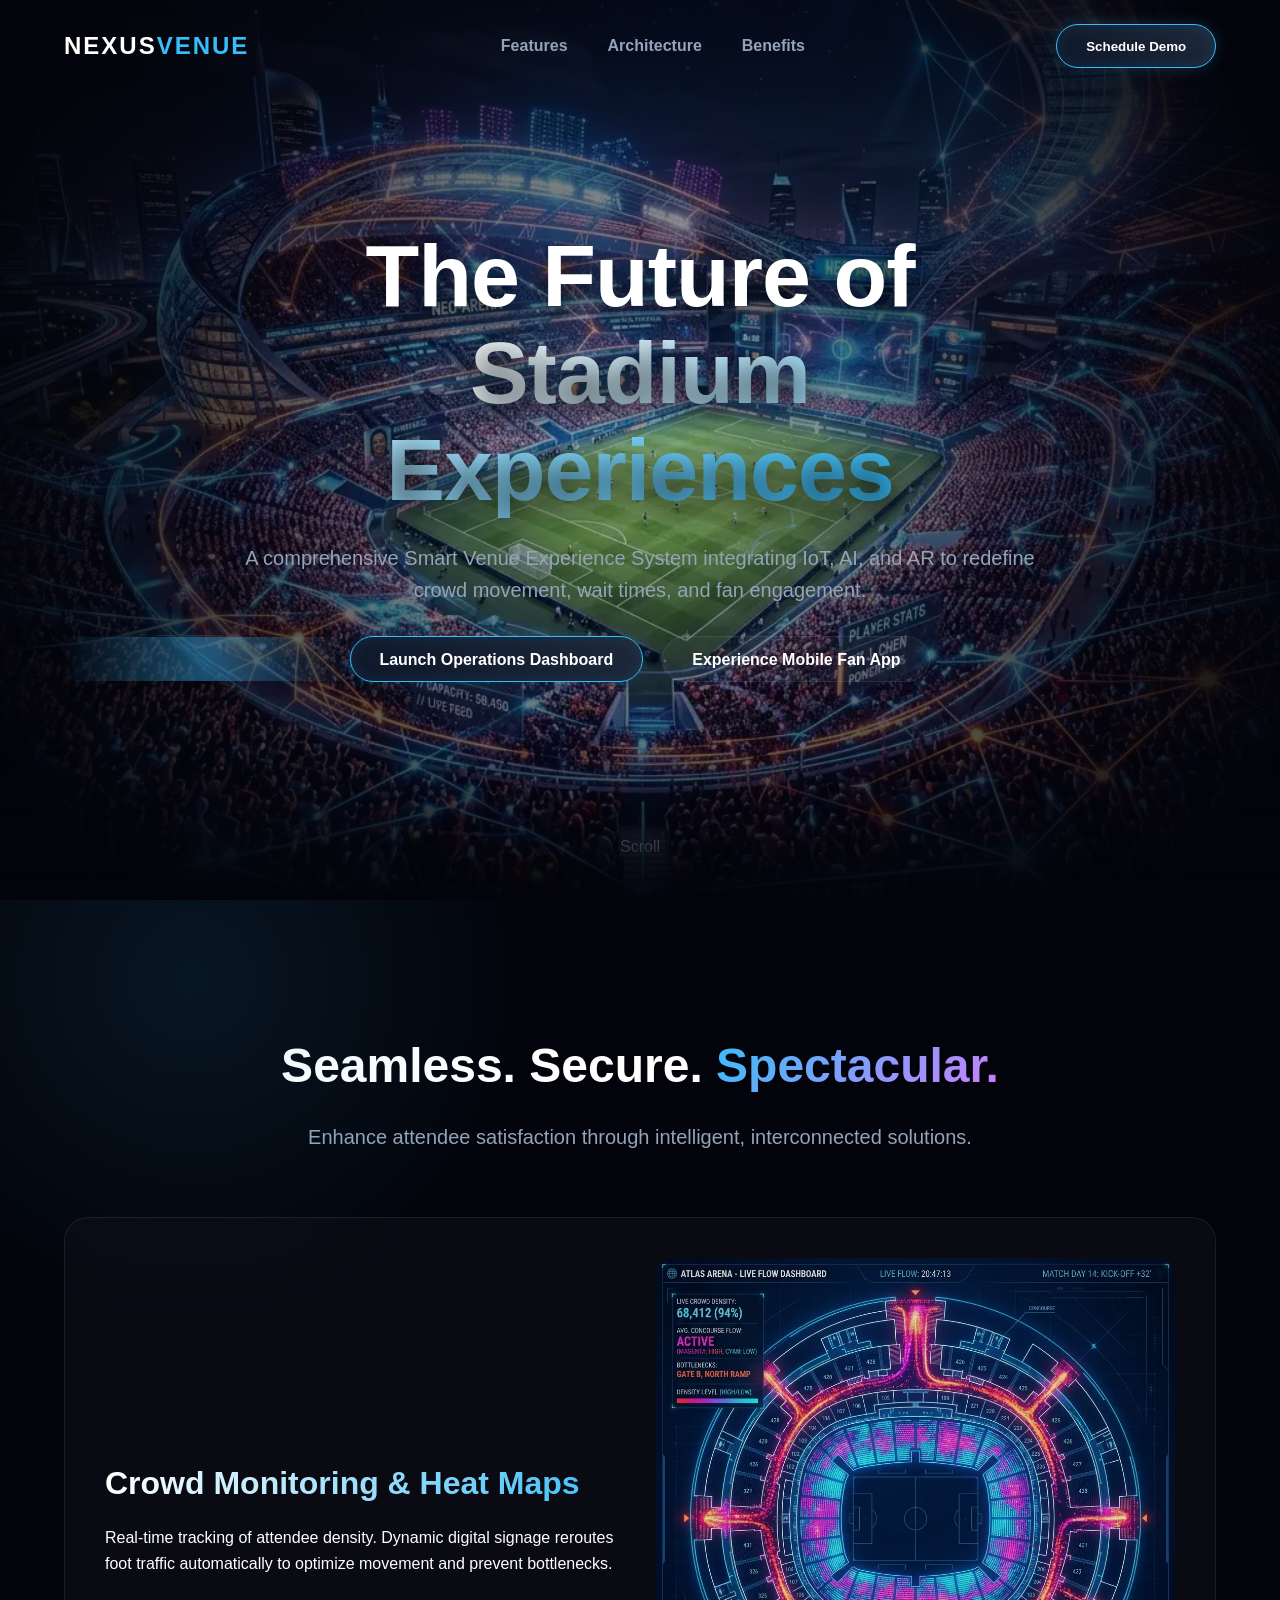
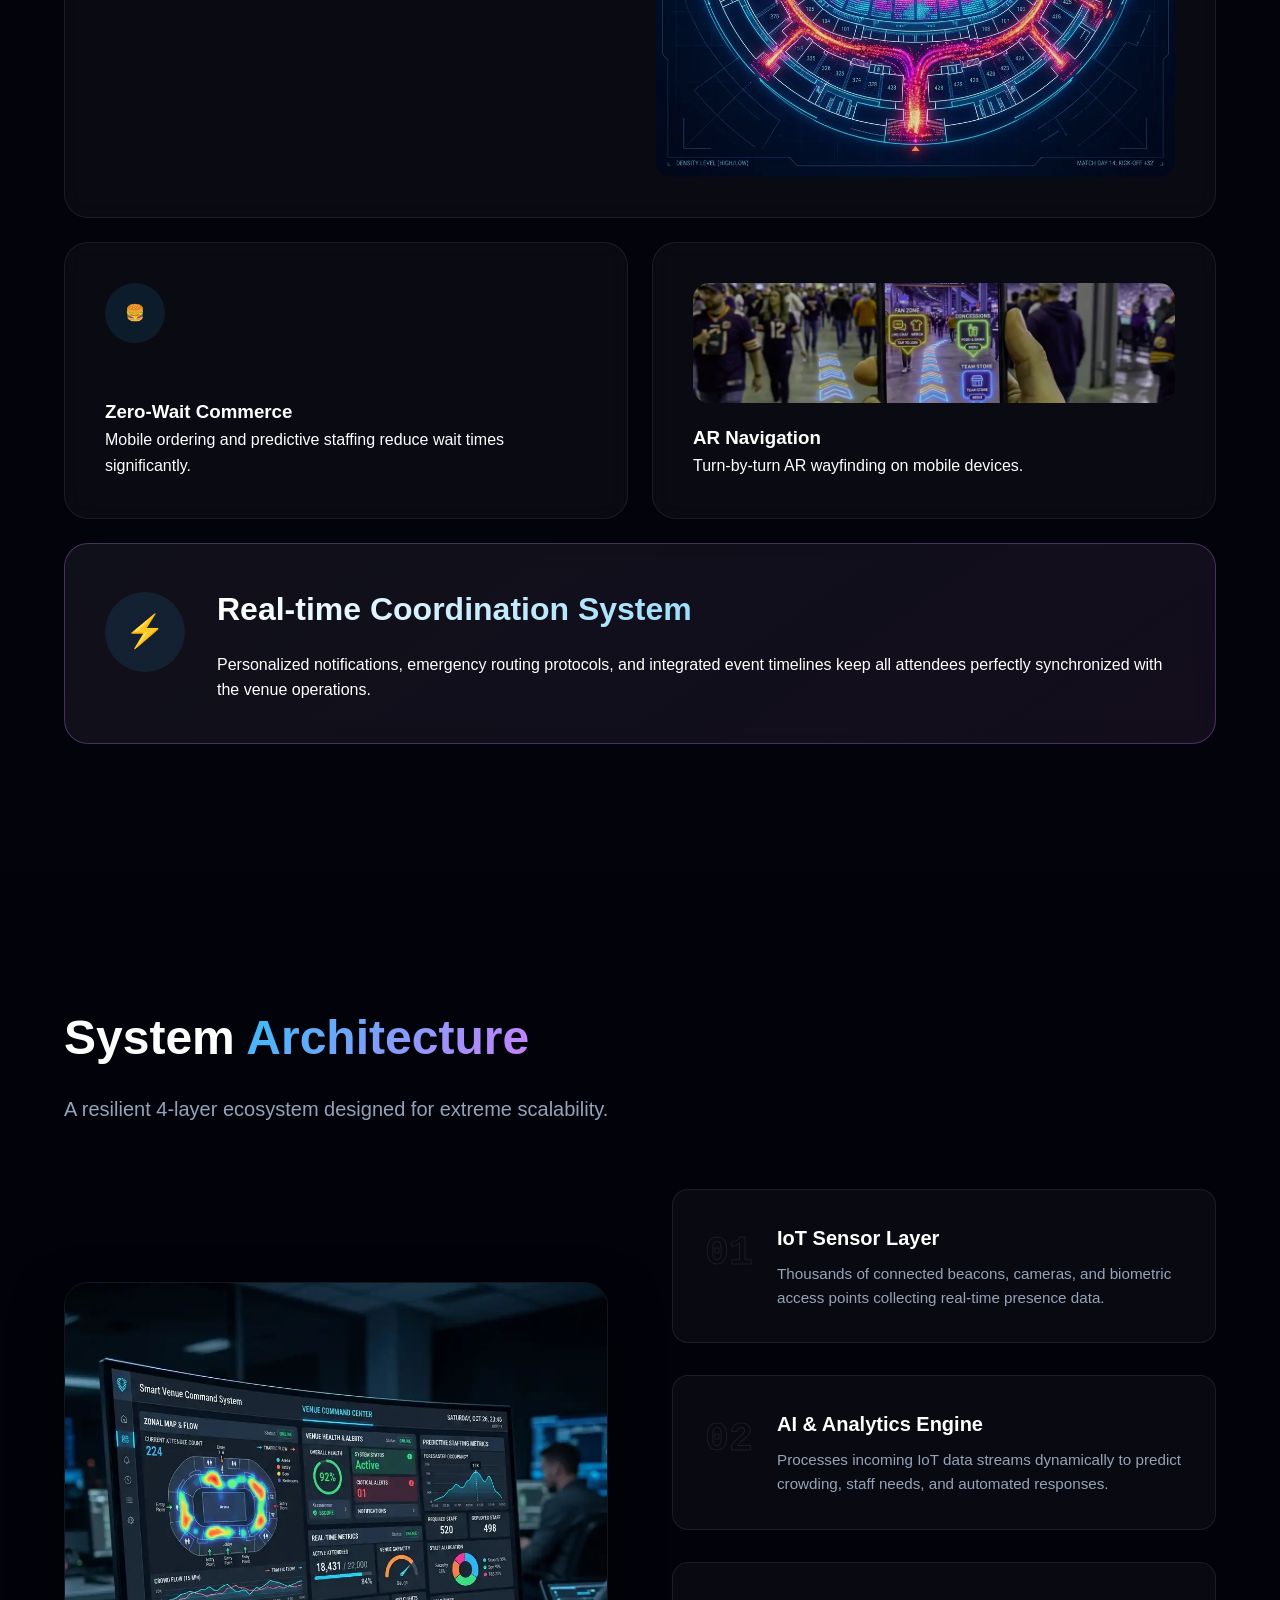
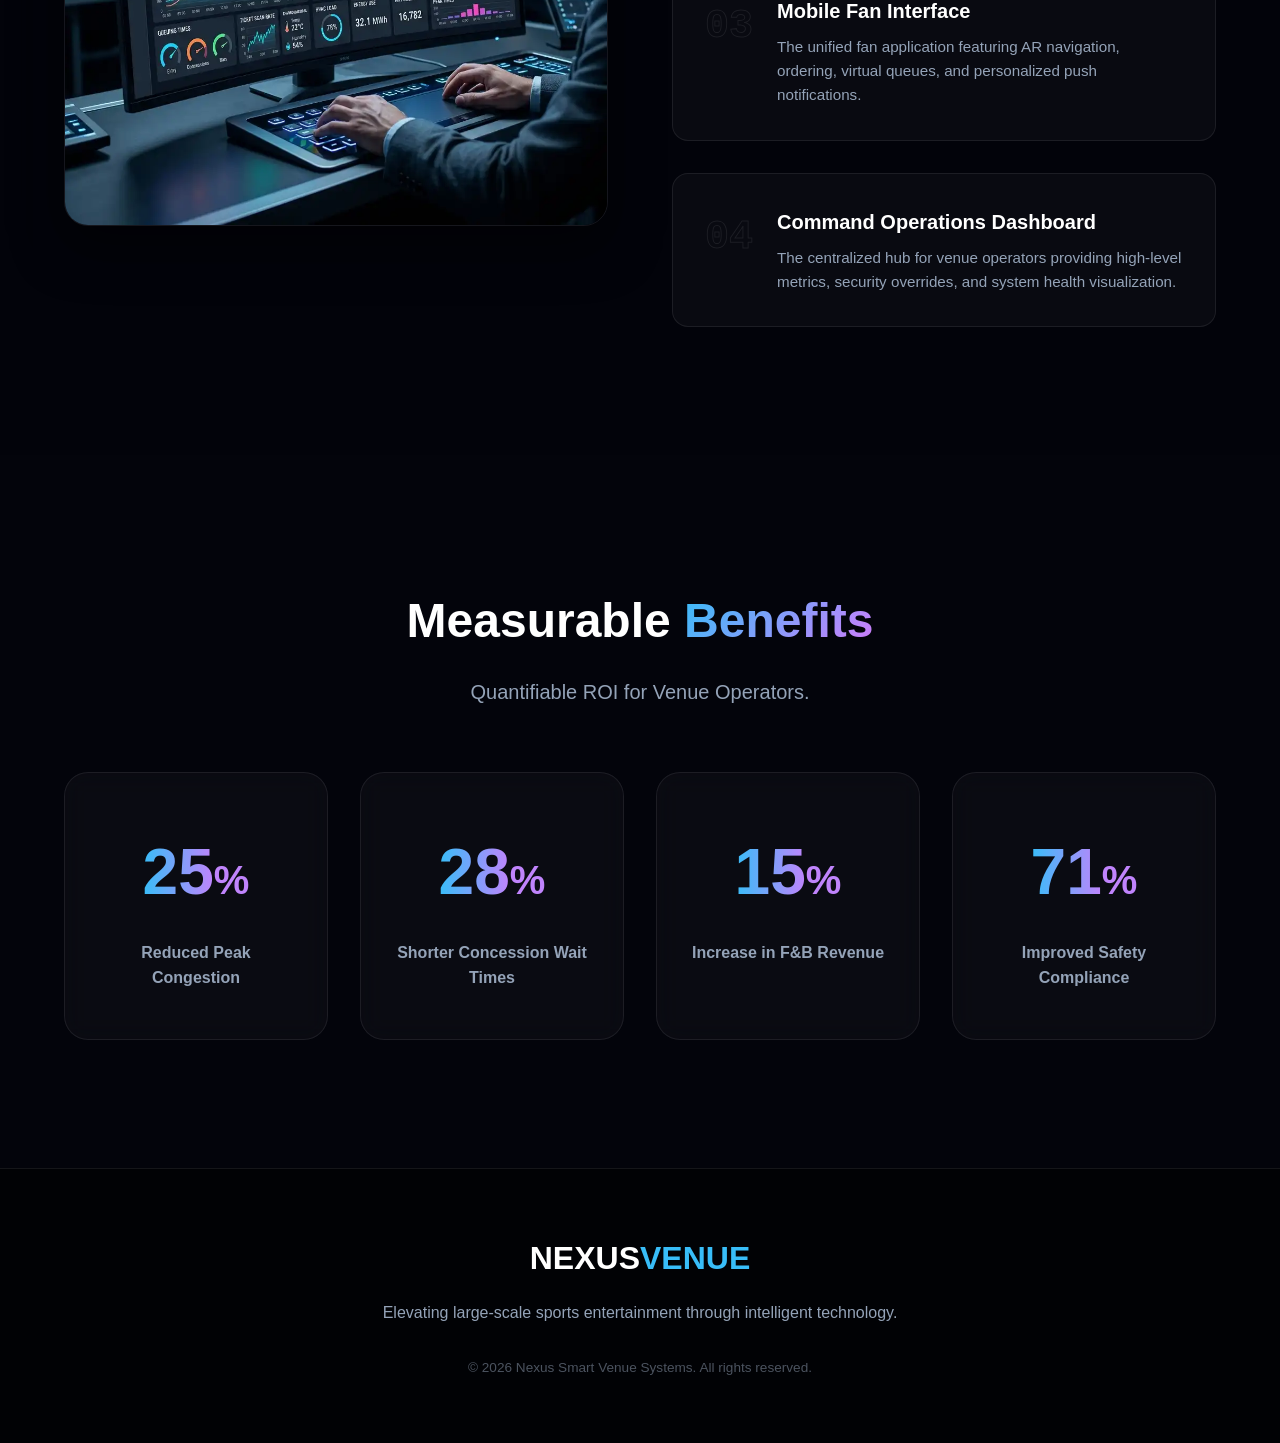
==== commit 95e924a6: "Add files via upload" ====
--- a/index.html
+++ b/index.html
@@ -3,7 +3,19 @@
 <head>
     <meta charset="UTF-8">
     <meta name="viewport" content="width=device-width, initial-scale=1.0">
+    <meta http-equiv="Content-Security-Policy" content="default-src 'self' 'unsafe-inline' https://fonts.googleapis.com https://fonts.gstatic.com https://www.google-analytics.com https://maps.google.com https://api.dicebear.com; img-src 'self' data: https://api.dicebear.com https://www.google-analytics.com; script-src 'self' 'unsafe-inline' https://www.googletagmanager.com https://cdn.jsdelivr.net; font-src 'self' https://fonts.gstatic.com;">
     <title>Nexus | Smart Venue Experience System</title>
+    <!-- Google Services: Analytics -->
+    <script async src="https://www.googletagmanager.com/gtag/js?id=G-XXXXXXXXXX"></script>
+    <script>
+      window.dataLayer = window.dataLayer || [];
+      function gtag(){dataLayer.push(arguments);}
+      gtag('js', new Date());
+      gtag('config', 'G-XXXXXXXXXX');
+    </script>
+    <!-- Resource Hints & Efficiency -->
+    <link rel="preconnect" href="https://fonts.googleapis.com">
+    <link rel="preconnect" href="https://fonts.gstatic.com" crossorigin>
     <link href="https://fonts.googleapis.com/css2?family=Outfit:wght@300;400;600;800&display=swap" rel="stylesheet">
     <link rel="stylesheet" href="style.css">
 </head>
@@ -21,7 +33,7 @@
             <li><a href="#architecture">Architecture</a></li>
             <li><a href="#benefits">Benefits</a></li>
         </ul>
-        <button class="cta-btn main-cta" onclick="window.open('demo-event-simulator.html', '_blank')">Schedule Demo</button>
+        <button id="scheduleDemoBtn" class="cta-btn main-cta">Schedule Demo</button>
     </nav>
 
     <header class="hero">
@@ -58,7 +70,7 @@
                             <p>Real-time tracking of attendee density. Dynamic digital signage reroutes foot traffic automatically to optimize movement and prevent bottlenecks.</p>
                         </div>
                         <div class="bento-media">
-                            <img src="heat_map_1776008735870.png" alt="Dynamic Heat Map for Crowd Monitoring" loading="lazy">
+                            <img src="heat_map_1776008735870.webp" alt="Dynamic Heat Map for Crowd Monitoring" loading="lazy">
                         </div>
                     </div>
                 </div>
@@ -79,7 +91,7 @@
                     <div class="bento-glow"></div>
                     <div class="bento-content" style="display: flex; flex-direction: column; justify-content: space-between; height: 100%;">
                         <div class="bento-media-sm" style="height: 120px; overflow: hidden; border-radius: 1rem; margin-bottom: 20px;">
-                            <img src="ar_nav_1776008718925.png" alt="AR Navigation Interface on Smartphone" loading="lazy" style="width: 100%; height: 100%; object-fit: cover; opacity: 0.8; filter: hue-rotate(40deg);">
+                            <img src="ar_nav_1776008718925.webp" alt="AR Navigation Interface on Smartphone" loading="lazy" style="width: 100%; height: 100%; object-fit: cover; opacity: 0.8; filter: hue-rotate(40deg);">
                         </div>
                         <div>
                             <h3>AR Navigation</h3>
@@ -112,7 +124,7 @@
             
             <div class="arch-container">
                 <div class="arch-image">
-                    <img src="dashboard_1776008963312.png" alt="Operations Dashboard Interface" class="glass-img" loading="lazy">
+                    <img src="dashboard_1776008963312.webp" alt="Operations Dashboard Interface" class="glass-img" loading="lazy">
                 </div>
                 <div class="arch-layers">
                     <div class="layer-item fade-in">
@@ -183,6 +195,6 @@
         </div>
     </footer>
 
-    <script src="script.js"></script>
+    <script src="script.js" defer></script>
 </body>
 </html>
--- a/style.css
+++ b/style.css
@@ -183,7 +183,7 @@
     justify-content: center;
     position: relative;
     text-align: center;
-    background: url('hero_bg_1776008481641.png') center/cover no-repeat;
+    background: url('hero_bg_1776008481641.webp') center/cover no-repeat;
     background-attachment: fixed;
 }
 
